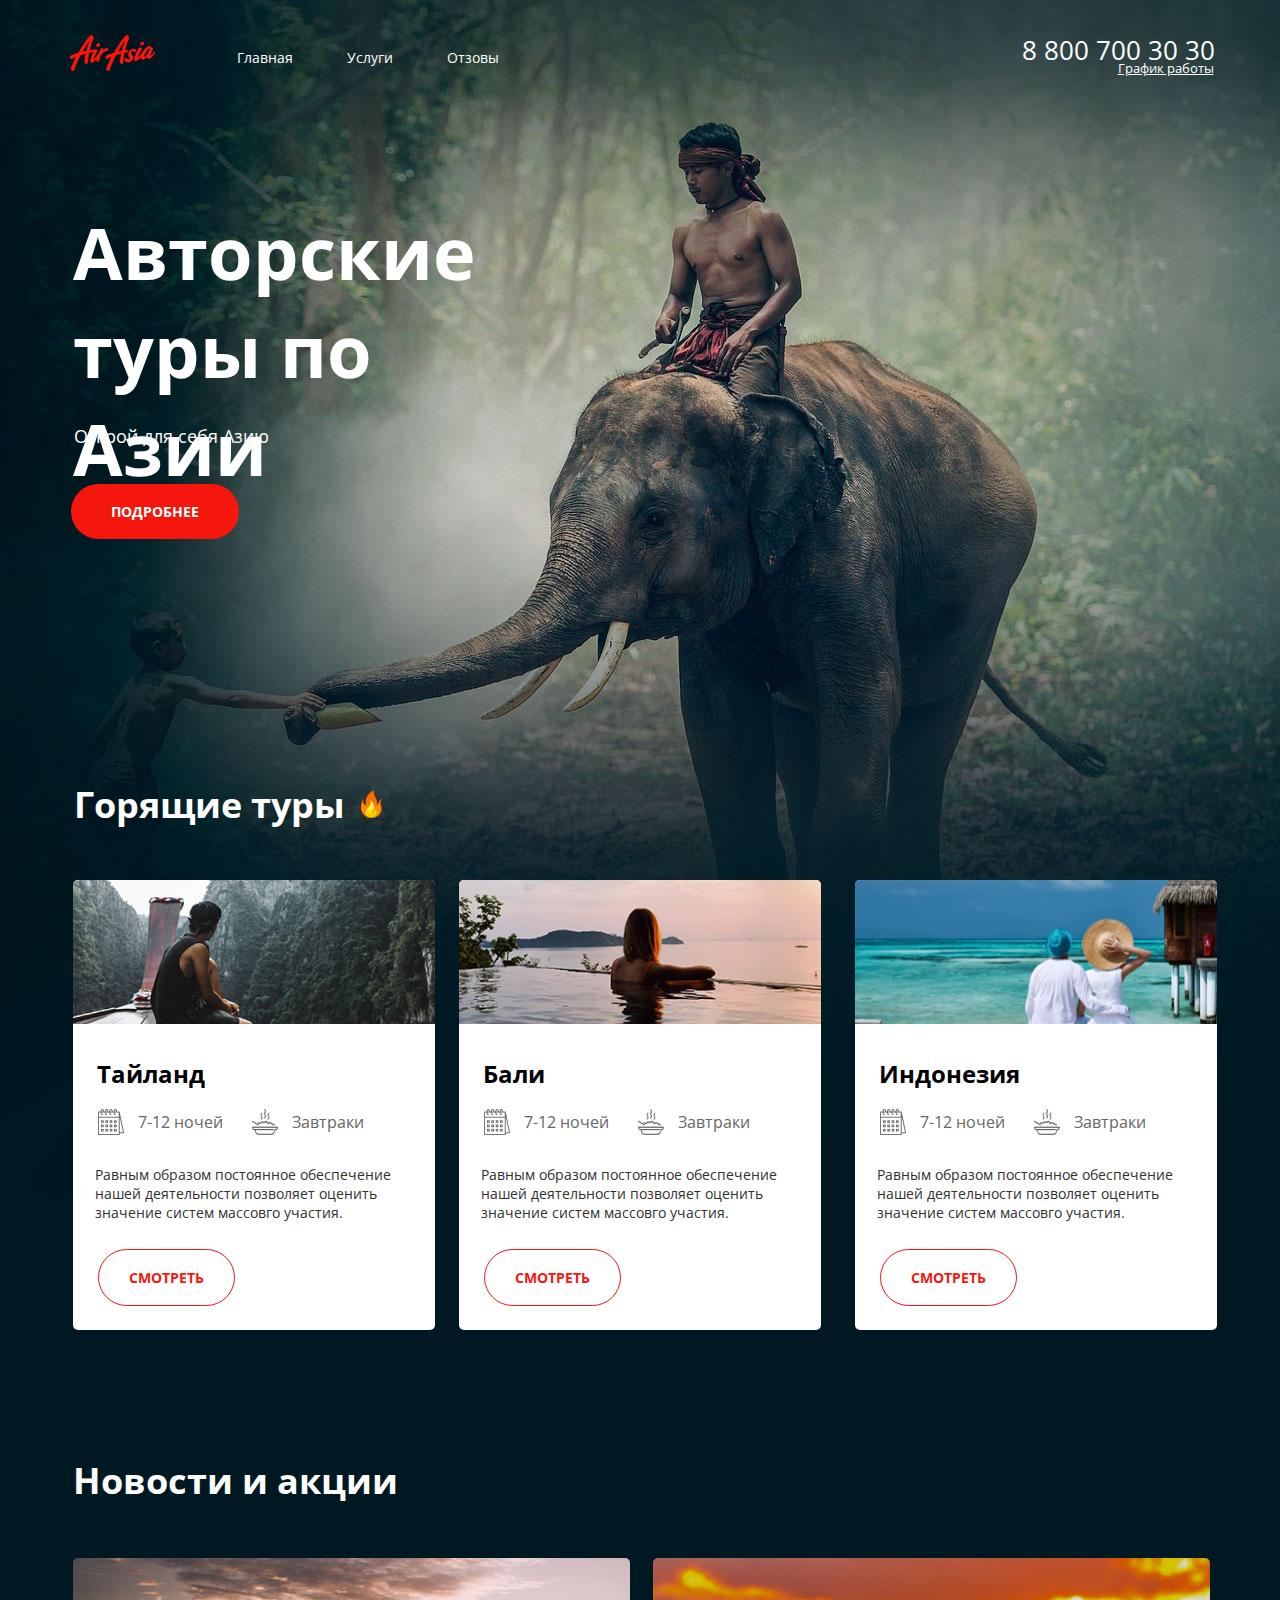
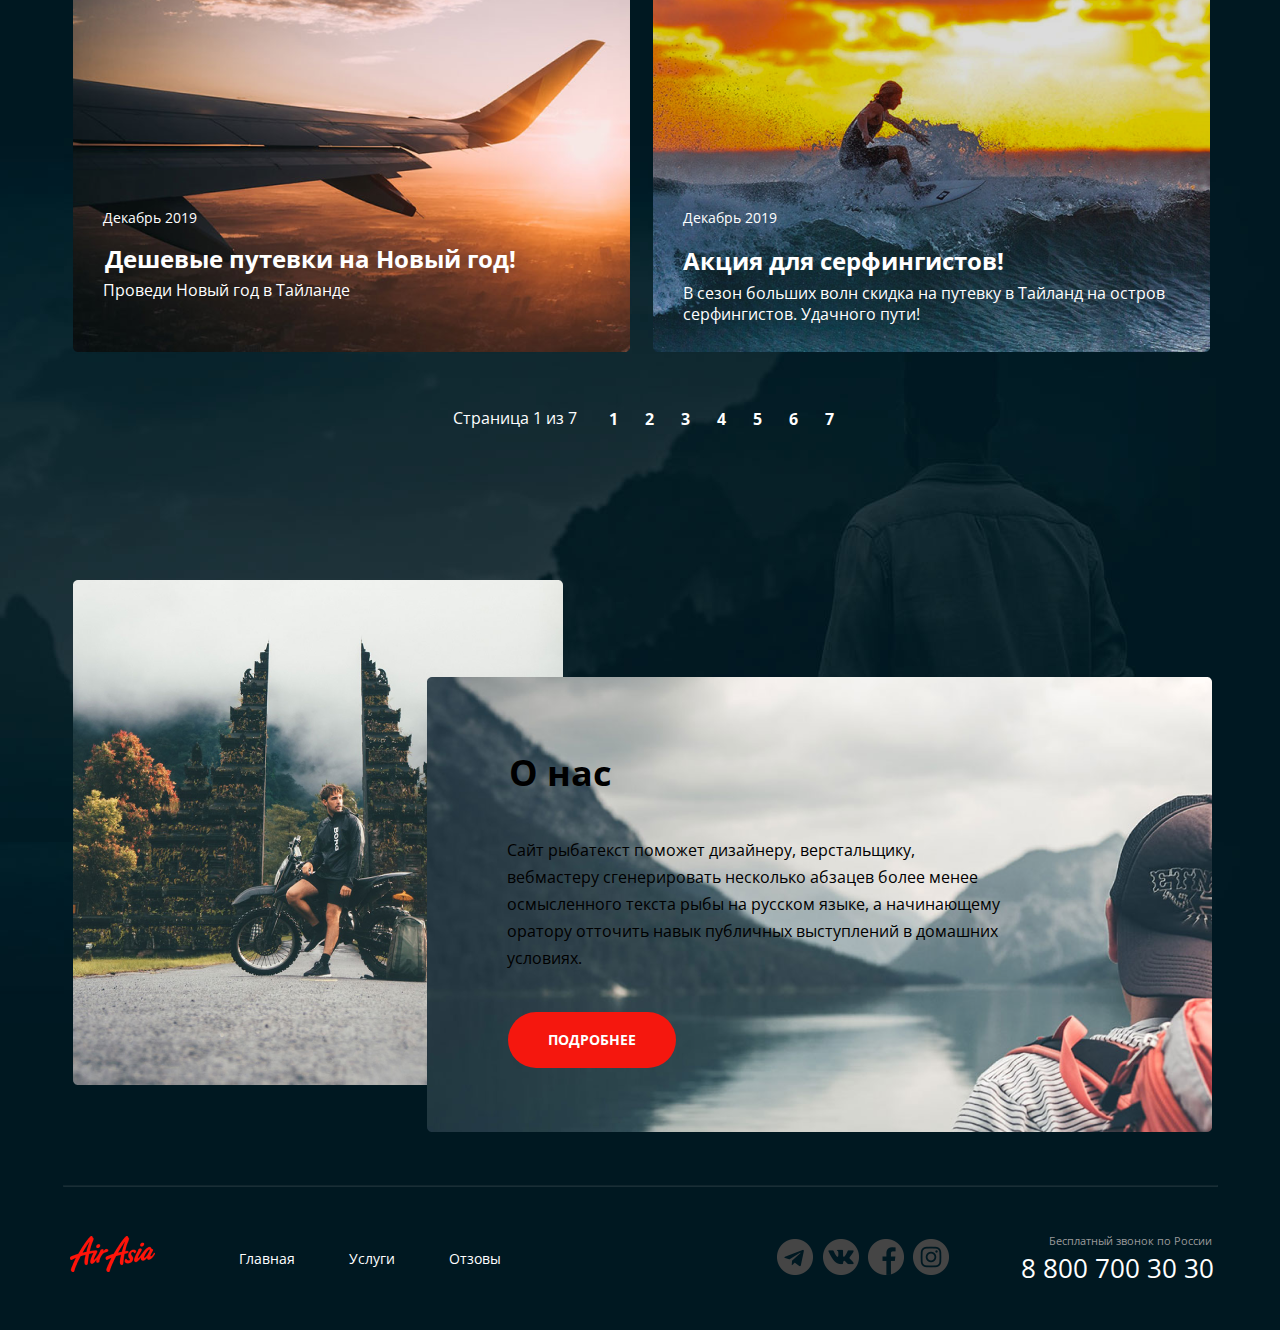
==== index.html @ 484217b3 "Add files via upload" ====
<!doctype html>
<html lang="ru">
<head>
    <meta charset="UTF-8">
    <meta name="viewport"
          content="width=device-width, user-scalable=no, initial-scale=1.0, maximum-scale=1.0, minimum-scale=1.0">
    <meta http-equiv="X-UA-Compatible" content="ie=edge">
    <title>Air Asia</title>
    <link rel="preconnect" href="https://fonts.googleapis.com">
    <link rel="preconnect" href="https://fonts.gstatic.com" crossorigin>
    <link href="https://fonts.googleapis.com/css2?family=Open+Sans&display=swap" rel="stylesheet">
    <link rel="preconnect" href="https://fonts.googleapis.com">
    <link rel="preconnect" href="https://fonts.gstatic.com" crossorigin>
    <link href="https://fonts.googleapis.com/css2?family=Open+Sans:wght@400;700&display=swap" rel="stylesheet">
    <link rel="stylesheet" href="style/main.css">
</head>
<body>
    <div class="wrapper main-page-wrapper">
        <div class="container">
            <!-- Шапка -->
            <header class="header">
                <a href="/" class="logo">
                    <img src="image/лого.png" alt="Логотип" class="logo__pic">
                </a>
                <nav class="menu">
                    <ul class="menu__list">
                        <li class="menu__item">
                            <a href="#" class="menu__link">Главная</a>
                        </li>
                        <li class="menu__item">
                            <a href="#" class="menu__link">Услуги</a>
                        </li>
                        <li class="menu__item">
                            <a href="#" class="menu__link">Отзовы</a>
                        </li>
                    </ul>
                </nav>
                <address class="contacts">
                    <a href="tel:+78007003030" class="contacts__phone">8 800 700 30 30</a>
                    <div class="contacts__schedule">График работы</div>
                </address>
            </header>
            <!-- Контент -->
            <div class="content">
                <main class="main-content">
                        <section class="tour-image">
                            <h1 class="tour-image__title">Авторские туры по Азии</h1>
                            <p class="tour-image__caption">Открой для себя Азию</p>
                            <a href="#" class="tour-image__btn">ПОДРОБНЕЕ</a>
                        </section>
                    <!-- Блок контент горячие туры -->
                    <section class="hot-tours">
                        <div class="hot-tours__title-box">
                            <h2 class="hot-tours__title">Горящие туры</h2>
                            <img src="image/flame.png" alt="icon" class="tours-title__icon">
                        </div>
                        <!-- Тайланд-->
                        <ul class="hot-tour__list">
                            <li class="country hot-tours__item ">
                                <div class="country__cover">
                                    <img src="image/river.png" alt="image" class="country__image">
                                </div>
                                <div class="country__content">
                                    <h3 class="country__title">Тайланд</h3>
                                    <ul class="country__features">
                                        <li class="country__features-item">
                                            <div class="country__pic-feature">
                                                <img src="image/calendar.png" alt="icon" class="country__img-feature">
                                                <div class="country__feature-text">7-12 ночей</div>
                                            </div>
                                        </li>
                                        <li class="country__features-item">
                                            <div class="country__pic-feature">
                                                <img src="image/meal.png" alt="icon" class="country__img-feature">
                                                <div class="country__feature-text">Завтраки</div>
                                            </div>
                                        </li>
                                    </ul>
                                    <p class="country__text">
                                        Равным образом постоянное обеспечение нашей деятельности позволяет оценить
                                        значение систем массовго участия.
                                    </p>
                                    <a href="#" class="country__watch btn">СМОТРЕТЬ</a>
                                </div>
                            </li>
                            <!-- Бали -->
                            <li class="hot-tours__item country">
                                <div class="country__cover">
                                    <img src="image/pool.png" alt="image" class="country__image">
                                </div>
                                <div class="country__content">
                                    <h3 class="country__title">Бали</h3>
                                    <ul class="country__features">
                                        <li class="country__features-item">
                                            <div class="country__pic-feature">
                                                <img src="image/calendar.png" alt="icon" class="country__img-feature">
                                                <div class="country__feature-text">7-12 ночей</div>
                                            </div>
                                        </li>
                                        <li class="country__features-item">
                                            <div class="country__pic-feature">
                                                <img src="image/meal.png" alt="icon" class="country__img-feature">
                                                <div class="country__feature-text">Завтраки</div>
                                            </div>
                                        </li>
                                    </ul>
                                    <p class="country__text">
                                        Равным образом постоянное обеспечение нашей деятельности позволяет оценить
                                        значение систем массовго участия.
                                    </p>
                                    <a href="#" class="country__watch btn">СМОТРЕТЬ</a>
                                </div>
                            </li>
                            <!-- Индонезия -->
                            <li class="hot-tours__item country">
                                <div class="country__cover">
                                    <img src="image/ocean.png" alt="image" class="country__image">
                                </div>
                                <div class="country__content">
                                    <h3 class="country__title">Индонезия</h3>
                                    <ul class="country__features">
                                        <li class="country__features-item">
                                            <div class="country__pic-feature">
                                                <img src="image/calendar.png" alt="icon" class="country__img-feature">
                                                <div class="country__feature-text">7-12 ночей</div>
                                            </div>
                                        </li>
                                        <li class="country__features-item">
                                            <div class="country__pic-feature">
                                                <img src="image/meal.png" alt="icon" class="country__img-feature">
                                                <div class="country__feature-text">Завтраки</div>
                                            </div>
                                        </li>
                                    </ul>
                                    <p class="country__text">
                                        Равным образом постоянное обеспечение нашей деятельности позволяет оценить
                                        значение систем массовго участия.
                                    </p>
                                    <a href="#" class="country__watch btn">СМОТРЕТЬ</a>
                                </div>
                            </li>
                        </ul>
                    </section>
                    <!-- Блок новости и акции -->
                    <section class="stock-news">
                        <h2 class="stock-news__main-title">Новости и акции</h2>
                        <ul class="stock-news__list">
                            <li class="stock-news__item">
                                <img src="image/plain.png" alt="" class="stock-news__image" />
                                <div class="stock-news__date">Декабрь 2019</div>
                                <div class="stock-news__title">Дешевые путевки на Новый год!</div>
                                <div class="stock-news__text">Проведи Новый год в Тайланде</div>
                            </li>
                            <li class="stock-news__item">
                                <img src="image/Surfer.png" alt="" class="stock-news__image" />
                                <div class="stock-news__date">Декабрь 2019</div>
                                <div class="stock-news__title">Акция для серфингистов!</div>
                                <div class="stock-news__text">
                                    В сезон больших волн скидка на путевку в
                                    Тайланд на остров серфингистов. Удачного пути!
                                </div>
                            </li>
                        </ul>
                        <!-- Блок пагинации -->
                        <div class="paginator">
                            <div class="paginator__current-page">Страница 1 из 7</div>
                            <ul class="paginator__list">
                                <li class="paginator__item">
                                    <a href="#" class="paginator__number">1</a>
                                </li>
                                <li class="paginator__item">
                                    <a href="#" class="paginator__number">2</a>
                                </li>
                                <li class="paginator__item">
                                    <a href="#" class="paginator__number">3</a>
                                </li>
                                <li class="paginator__item">
                                    <a href="#" class="paginator__number">4</a>
                                </li>
                                <li class="paginator__item">
                                    <a href="#" class="paginator__number">5</a>
                                </li>
                                <li class="paginator__item">
                                    <a href="#" class="paginator__number">6</a>
                                </li>
                                <li class="paginator__item">
                                    <a href="#" class="paginator__number">7</a>
                                </li>
                            </ul>
                        </div>
                    </section>

                    <!-- О нас -->
                    <div class="about">
                        <div class="about__photo">
                            <img src="image/gates.png" alt="фотография" class="about__decor">
                        </div>
                        <div class="about__image-content">
                            <img src="image/mountains.png" alt="фотография" class="about__image">
                            <div class="about__content about-content">
                                <h2 class="about-content__title">О нас</h2>
                                <article class="about-content__text">
                                    Сайт рыбатекст поможет дизайнеру, верстальщику, вебмастеру сгенерировать несколько
                                    абзацев более менее осмысленного текста рыбы на русском языке, а начинающему оратору
                                    отточить навык публичных выступлений в домашних условиях.
                                </article>
                                <a href="#" class="about-content__more">
                                    ПОДРОБНЕЕ
                                </a>
                            </div>
                        </div>
                    </div>
                </main>
                <hr class="hor-line">
            </div>
            <!-- Футер -->
            <footer class="footer">
                <a href="/" class="footer__logo logo">
                    <img src="image/лого.png" alt="" class="logo__pic">
                </a>
                <nav class="menu">
                    <ul class="menu__list">
                        <li class="menu__item">
                            <a href="#" class="menu__link">Главная</a>
                        </li>
                        <li class="menu__item">
                            <a href="#" class="menu__link">Услуги</a>
                        </li>
                        <li class="menu__item">
                            <a href="#" class="menu__link">Отзовы</a>
                        </li>
                    </ul>
                </nav>
                <ul class="social-list">
                    <li class="social-list__item">
                        <a href="/" class="social-list__link">
                            <img src="image/telegram.png" alt="icon-telegram" class="social-list__pic">
                        </a>
                    </li>
                    <li class="social-list__item">
                        <a href="/" class="social-list__link">
                            <img src="image/vk.png" alt="icon-vk" class="social-list__pic">
                        </a>
                    </li>
                    <li class="social-list__item">
                        <a href="/" class="social-list__link">
                            <img src="image/f.png" alt="icon-facebook" class="social-list__pic">
                        </a>
                    </li>
                    <li class="social-list__item">
                        <a href="/" class="social-list__link">
                            <img src="image/in.png" alt="icon-instagram" class="social-list__pic">
                        </a>
                    </li>
                </ul>
                <address class="footer__contacts contacts">
                    <div class="contacts__work-hours">Бесплатный звонок по России</div>
                    <a href="tel:+78007003030" class="contacts__phone">8 800 700 30 30</a>
                </address>
            </footer>
        </div>
    </div>
</body>
</html>
---- style/main.css ----
@import "base.css";
@import "header.css";
@import "main-content.css";
@import "footer.css";

.wrapper{
    width: auto;
    height: 2930px;
}
.menu{
    font-size: 14px;
    line-height: 16px;
}
.container{
    width: 1155px;
    margin: 0 auto;
}

.main-page-wrapper{
    background: url("../image/1.png") center top no-repeat, url("../image/2.png") right bottom 307px no-repeat, url("../image/фон.png");
}
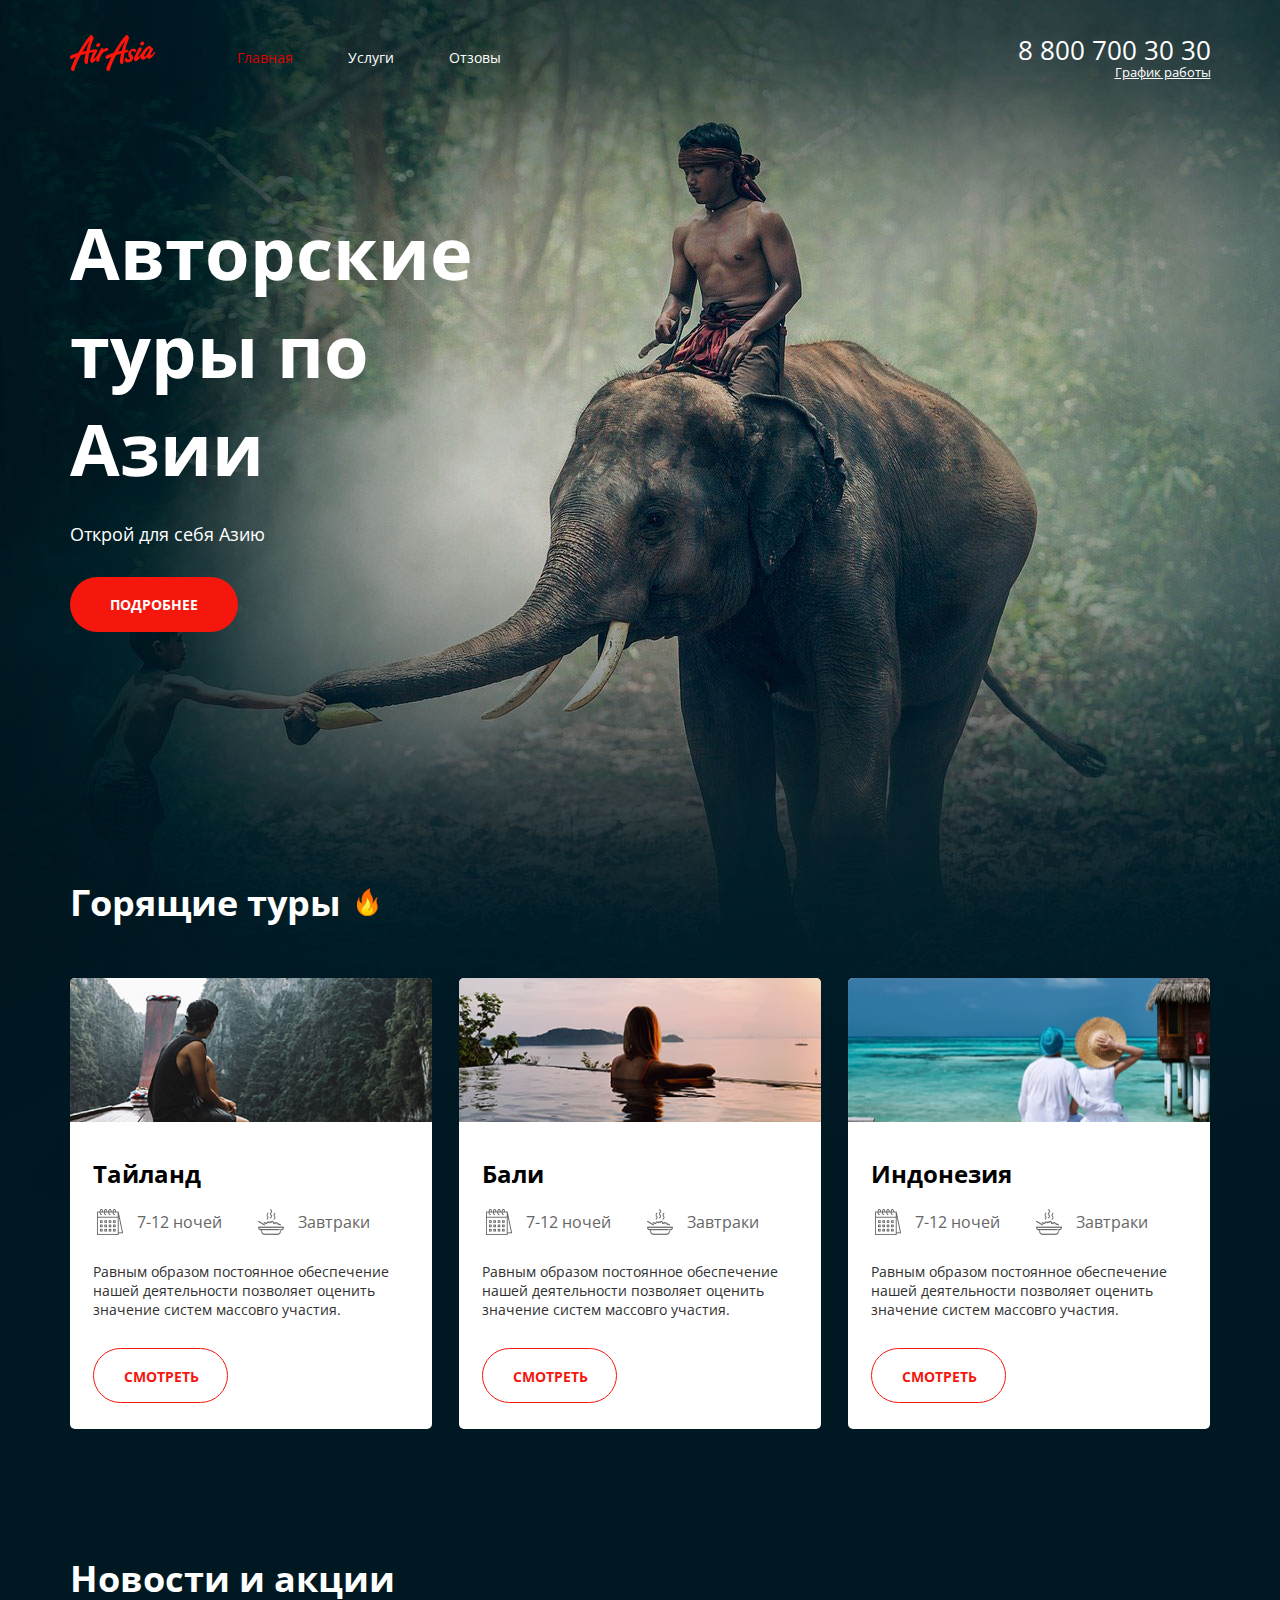
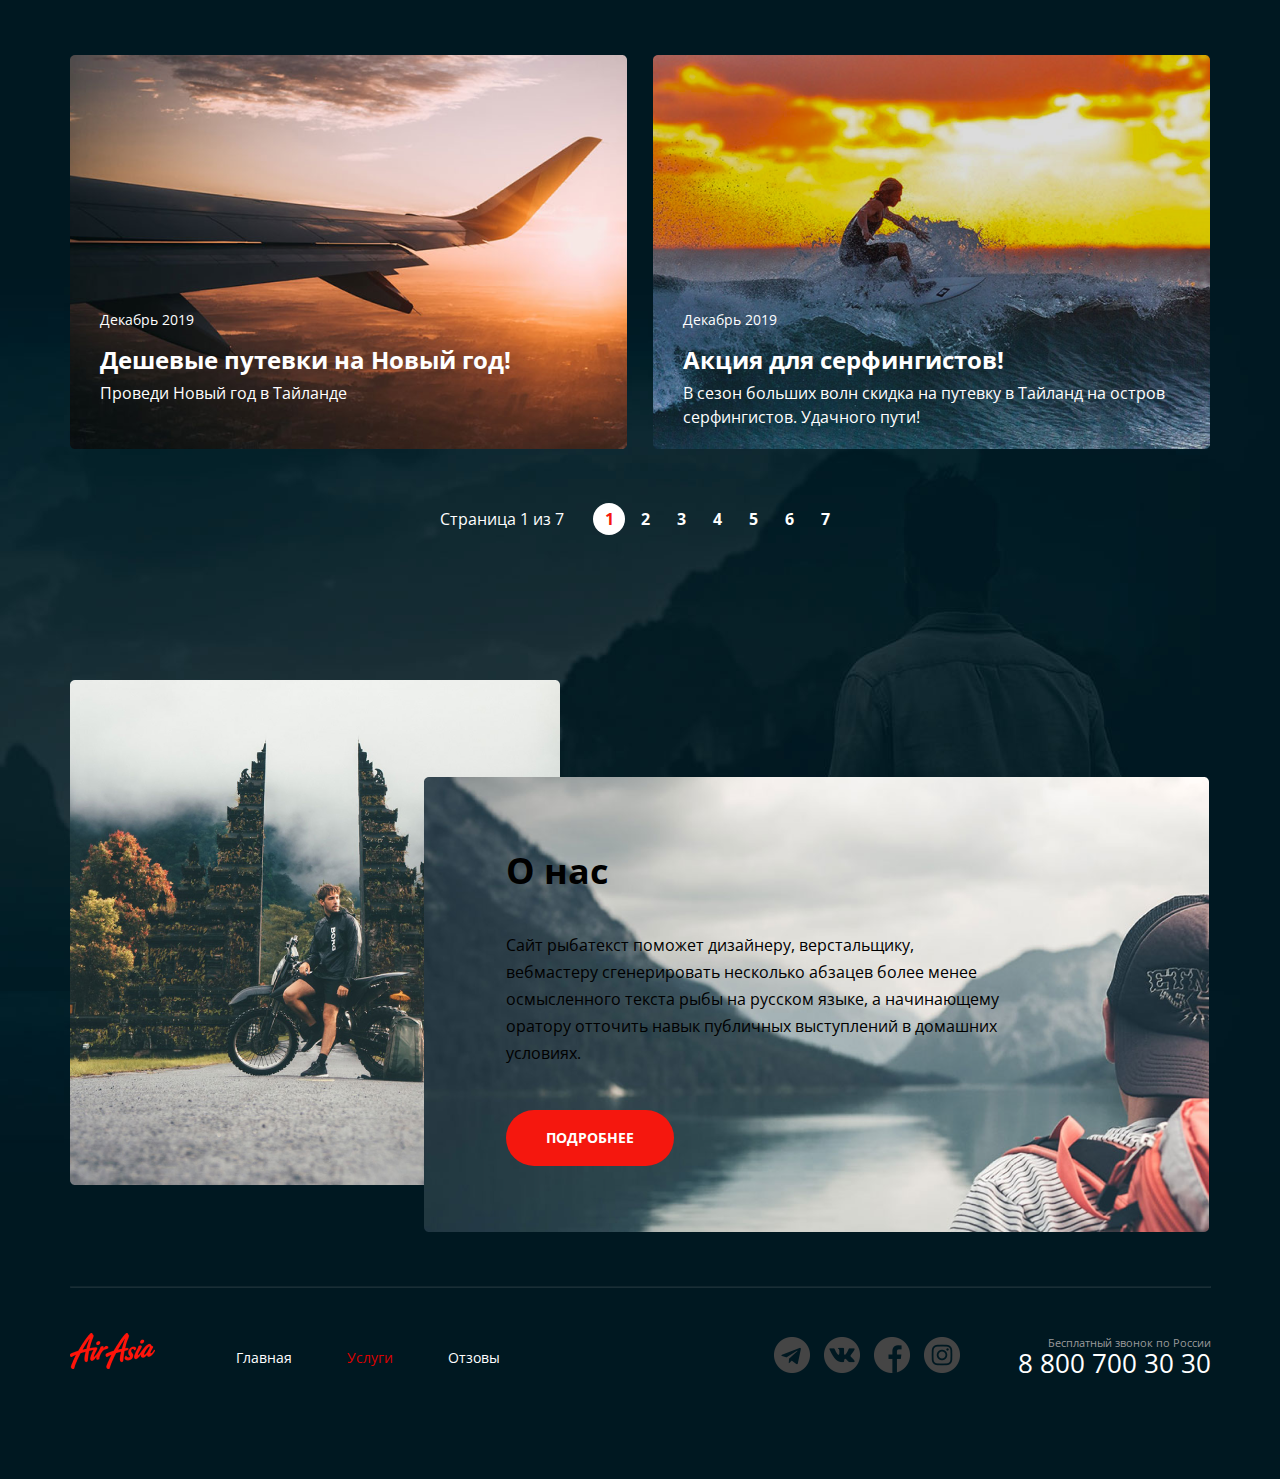
==== commit 1abedd87: "Исправил ошибки" ====
--- a/index.html
+++ b/index.html
@@ -24,8 +24,8 @@
                 </a>
                 <nav class="menu">
                     <ul class="menu__list">
-                        <li class="menu__item">
-                            <a href="#" class="menu__link">Главная</a>
+                        <li class="menu__item menu__item--active">
+                            <a href="#" class="menu__link ">Главная</a>
                         </li>
                         <li class="menu__item">
                             <a href="#" class="menu__link">Услуги</a>
@@ -80,7 +80,7 @@
                                         Равным образом постоянное обеспечение нашей деятельности позволяет оценить
                                         значение систем массовго участия.
                                     </p>
-                                    <a href="#" class="country__watch btn">СМОТРЕТЬ</a>
+                                    <a href="#" class="btn country__watch">СМОТРЕТЬ</a>
                                 </div>
                             </li>
                             <!-- Бали -->
@@ -108,7 +108,7 @@
                                         Равным образом постоянное обеспечение нашей деятельности позволяет оценить
                                         значение систем массовго участия.
                                     </p>
-                                    <a href="#" class="country__watch btn">СМОТРЕТЬ</a>
+                                    <a href="#" class="btn country__watch">СМОТРЕТЬ</a>
                                 </div>
                             </li>
                             <!-- Индонезия -->
@@ -136,7 +136,7 @@
                                         Равным образом постоянное обеспечение нашей деятельности позволяет оценить
                                         значение систем массовго участия.
                                     </p>
-                                    <a href="#" class="country__watch btn">СМОТРЕТЬ</a>
+                                    <a href="#" class="btn country__watch">СМОТРЕТЬ</a>
                                 </div>
                             </li>
                         </ul>
@@ -147,17 +147,21 @@
                         <ul class="stock-news__list">
                             <li class="stock-news__item">
                                 <img src="image/plain.png" alt="" class="stock-news__image" />
-                                <div class="stock-news__date">Декабрь 2019</div>
-                                <div class="stock-news__title">Дешевые путевки на Новый год!</div>
-                                <div class="stock-news__text">Проведи Новый год в Тайланде</div>
+                                <div class="stock-news__content">
+                                    <div class="stock-news__date">Декабрь 2019</div>
+                                    <div class="stock-news__title">Дешевые путевки на Новый год!</div>
+                                    <div class="stock-news__text">Проведи Новый год в Тайланде</div>
+                                </div>
                             </li>
                             <li class="stock-news__item">
                                 <img src="image/Surfer.png" alt="" class="stock-news__image" />
-                                <div class="stock-news__date">Декабрь 2019</div>
-                                <div class="stock-news__title">Акция для серфингистов!</div>
-                                <div class="stock-news__text">
-                                    В сезон больших волн скидка на путевку в
-                                    Тайланд на остров серфингистов. Удачного пути!
+                                <div class="stock-news__content">
+                                    <div class="stock-news__date">Декабрь 2019</div>
+                                    <div class="stock-news__title">Акция для серфингистов!</div>
+                                    <div class="stock-news__text">
+                                        В сезон больших волн скидка на путевку в
+                                        Тайланд на остров серфингистов. Удачного пути!
+                                    </div>
                                 </div>
                             </li>
                         </ul>
@@ -165,7 +169,7 @@
                         <div class="paginator">
                             <div class="paginator__current-page">Страница 1 из 7</div>
                             <ul class="paginator__list">
-                                <li class="paginator__item">
+                                <li class="paginator__item paginator__item--active">
                                     <a href="#" class="paginator__number">1</a>
                                 </li>
                                 <li class="paginator__item">
@@ -197,7 +201,7 @@
                         </div>
                         <div class="about__image-content">
                             <img src="image/mountains.png" alt="фотография" class="about__image">
-                            <div class="about__content about-content">
+                            <div class="about__content">
                                 <h2 class="about-content__title">О нас</h2>
                                 <article class="about-content__text">
                                     Сайт рыбатекст поможет дизайнеру, верстальщику, вебмастеру сгенерировать несколько
@@ -223,7 +227,7 @@
                         <li class="menu__item">
                             <a href="#" class="menu__link">Главная</a>
                         </li>
-                        <li class="menu__item">
+                        <li class="menu__item menu__item--active">
                             <a href="#" class="menu__link">Услуги</a>
                         </li>
                         <li class="menu__item">
--- a/style/main.css
+++ b/style/main.css
@@ -5,19 +5,29 @@
 
 .wrapper{
     width: auto;
-    height: 2930px;
 }
 .menu{
     font-size: 14px;
     line-height: 16px;
 }
+.menu__item{
+    margin-right: 51px;
+}
 .container{
-    width: 1155px;
+    width: 1141px;
     margin: 0 auto;
 }
 
 .main-page-wrapper{
-    background: url("../image/1.png") center top no-repeat, url("../image/2.png") right bottom 307px no-repeat, url("../image/фон.png");
+    background: url("../image/1.png") center top no-repeat,
+    url("../image/2.png") right bottom 307px no-repeat,
+    url("../image/фон.png");
+}
+
+.logo{
+    display: inline-block;
+    width: 85px;
+    height: 36px;
 }
 
 
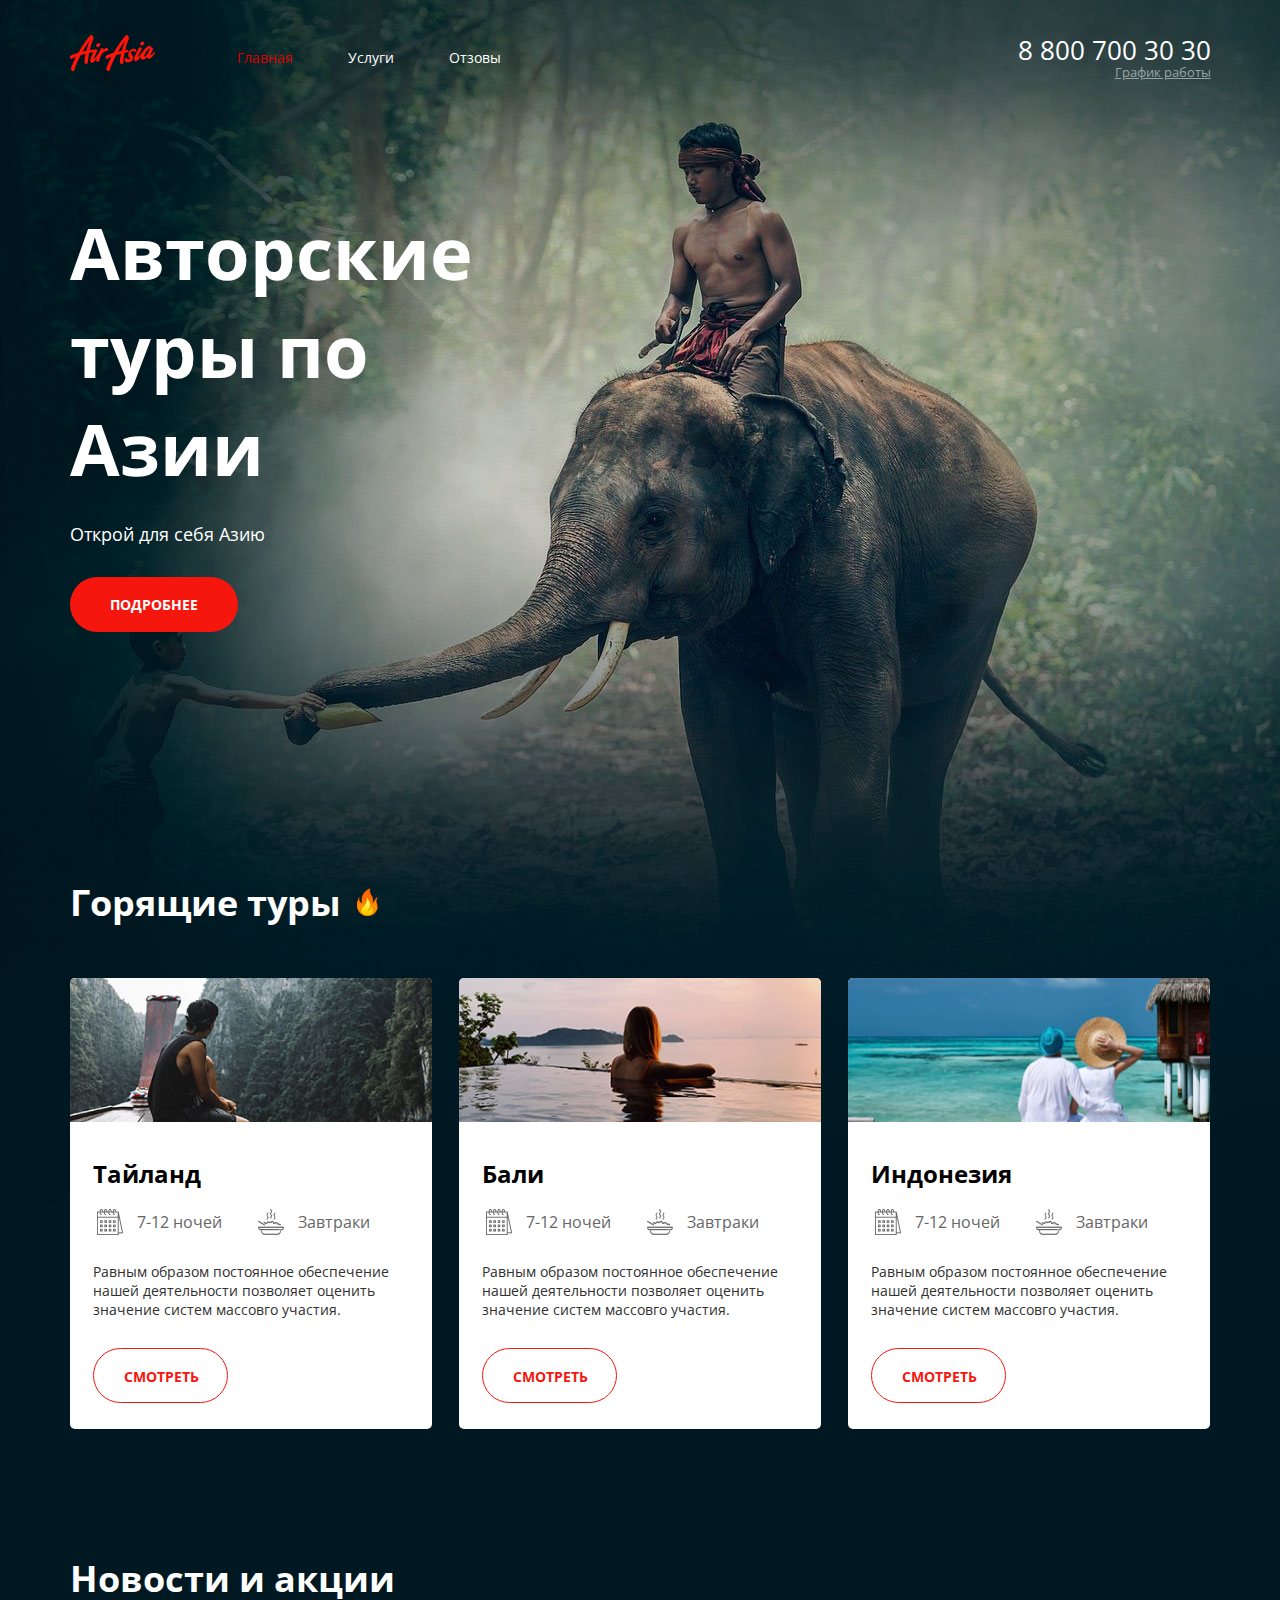
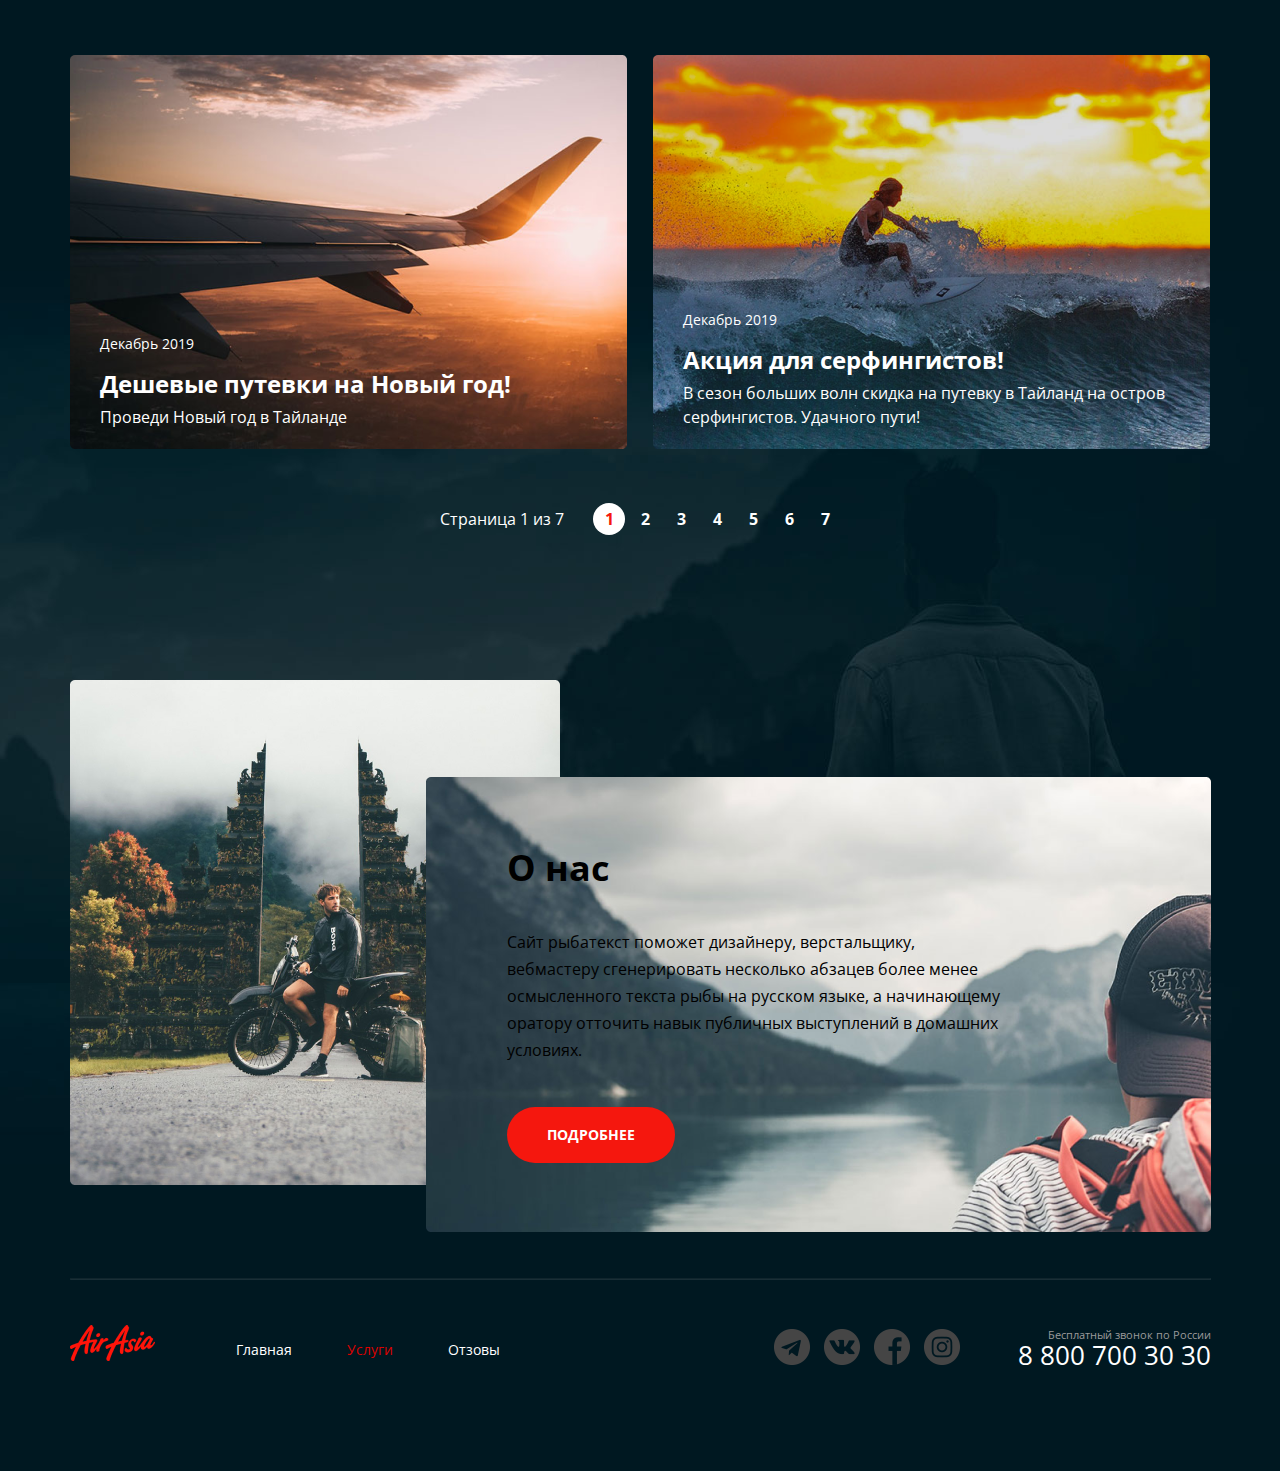
==== commit bd2c8ec2: "Add files via upload" ====
--- a/index.html
+++ b/index.html
@@ -28,7 +28,7 @@
                             <a href="#" class="menu__link ">Главная</a>
                         </li>
                         <li class="menu__item">
-                            <a href="#" class="menu__link">Услуги</a>
+                            <a href="services.html" class="menu__link">Услуги</a>
                         </li>
                         <li class="menu__item">
                             <a href="#" class="menu__link">Отзовы</a>
@@ -37,7 +37,7 @@
                 </nav>
                 <address class="contacts">
                     <a href="tel:+78007003030" class="contacts__phone">8 800 700 30 30</a>
-                    <div class="contacts__schedule">График работы</div>
+                    <div class="contacts__schedule"><a href="">График работы</a></div>
                 </address>
             </header>
             <!-- Контент -->
@@ -193,14 +193,12 @@
                             </ul>
                         </div>
                     </section>
-
                     <!-- О нас -->
                     <div class="about">
                         <div class="about__photo">
                             <img src="image/gates.png" alt="фотография" class="about__decor">
                         </div>
                         <div class="about__image-content">
-                            <img src="image/mountains.png" alt="фотография" class="about__image">
                             <div class="about__content">
                                 <h2 class="about-content__title">О нас</h2>
                                 <article class="about-content__text">
--- a/style/main.css
+++ b/style/main.css
@@ -10,9 +10,19 @@
     font-size: 14px;
     line-height: 16px;
 }
+
+.menu__link:hover{
+    color: #DA0100;
+}
+
 .menu__item{
     margin-right: 51px;
 }
+
+.menu__item:last-child{
+    margin-right: 0;
+}
+
 .container{
     width: 1141px;
     margin: 0 auto;
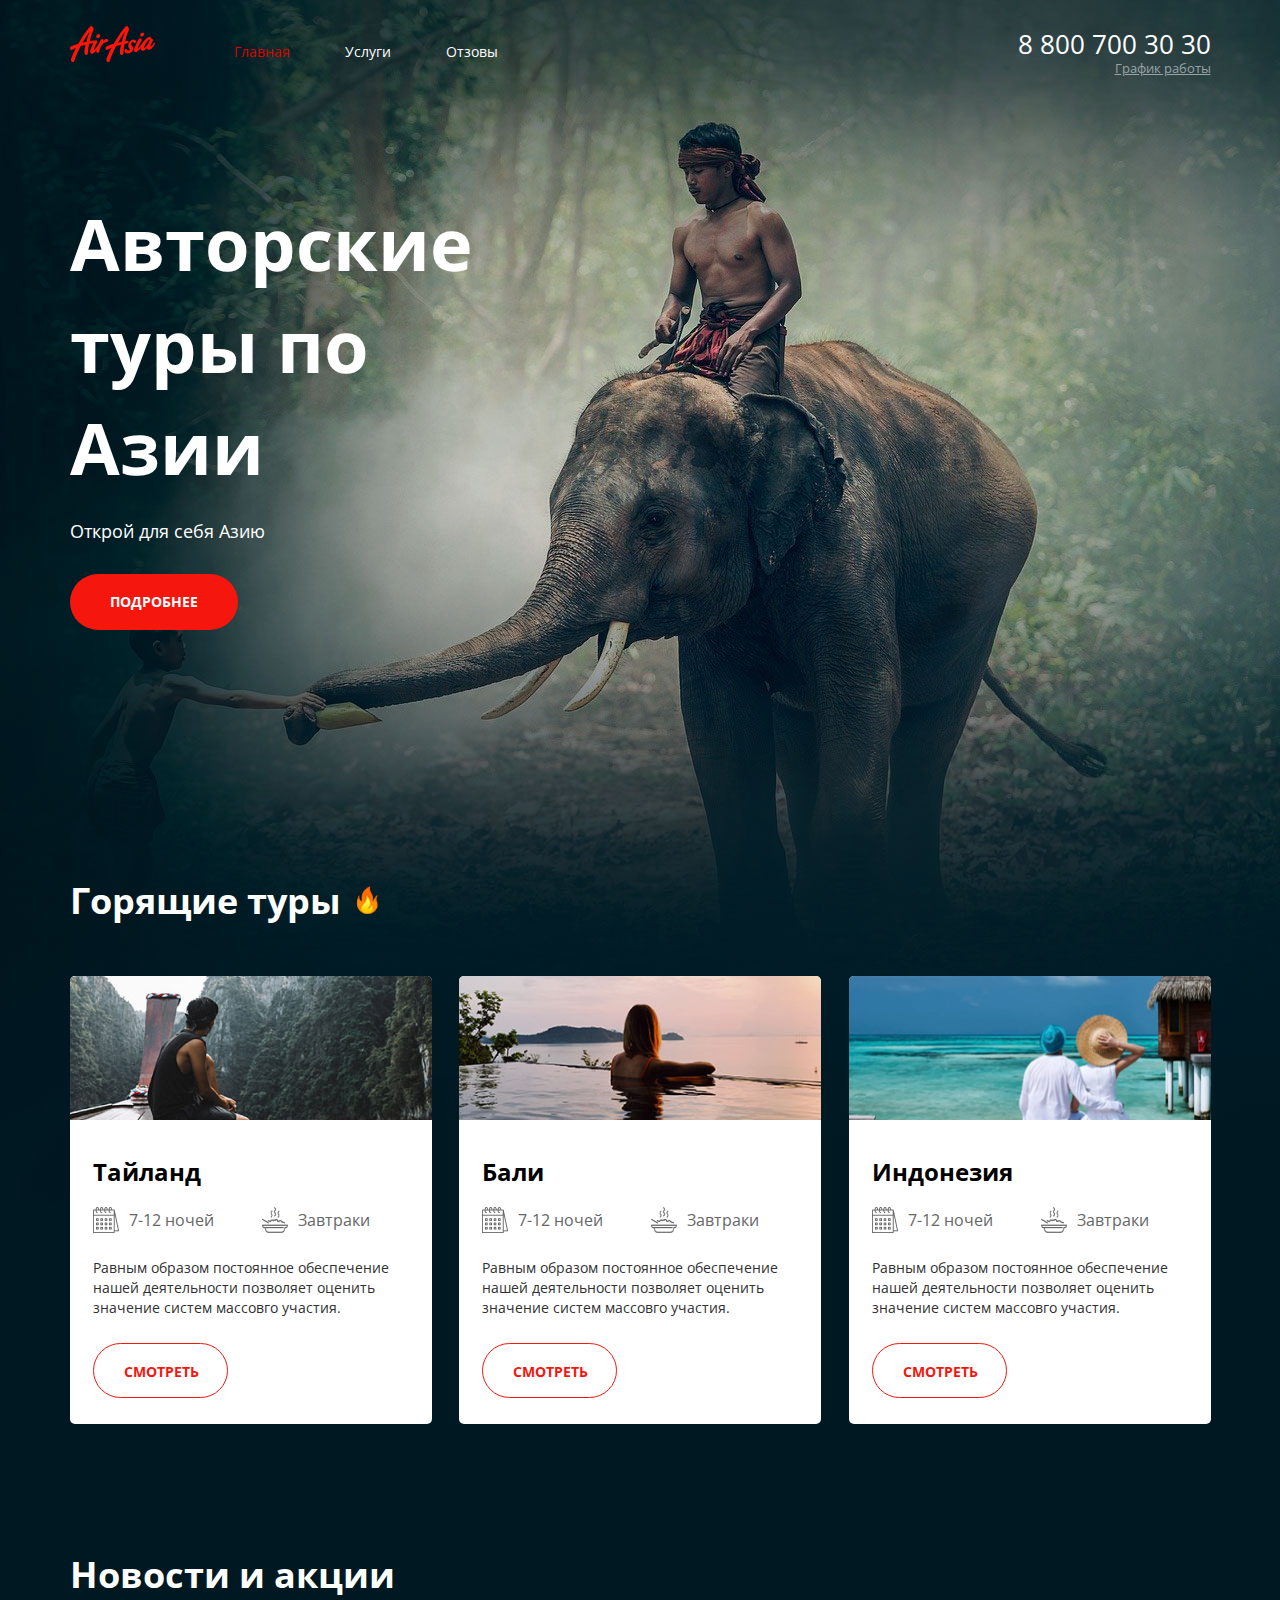
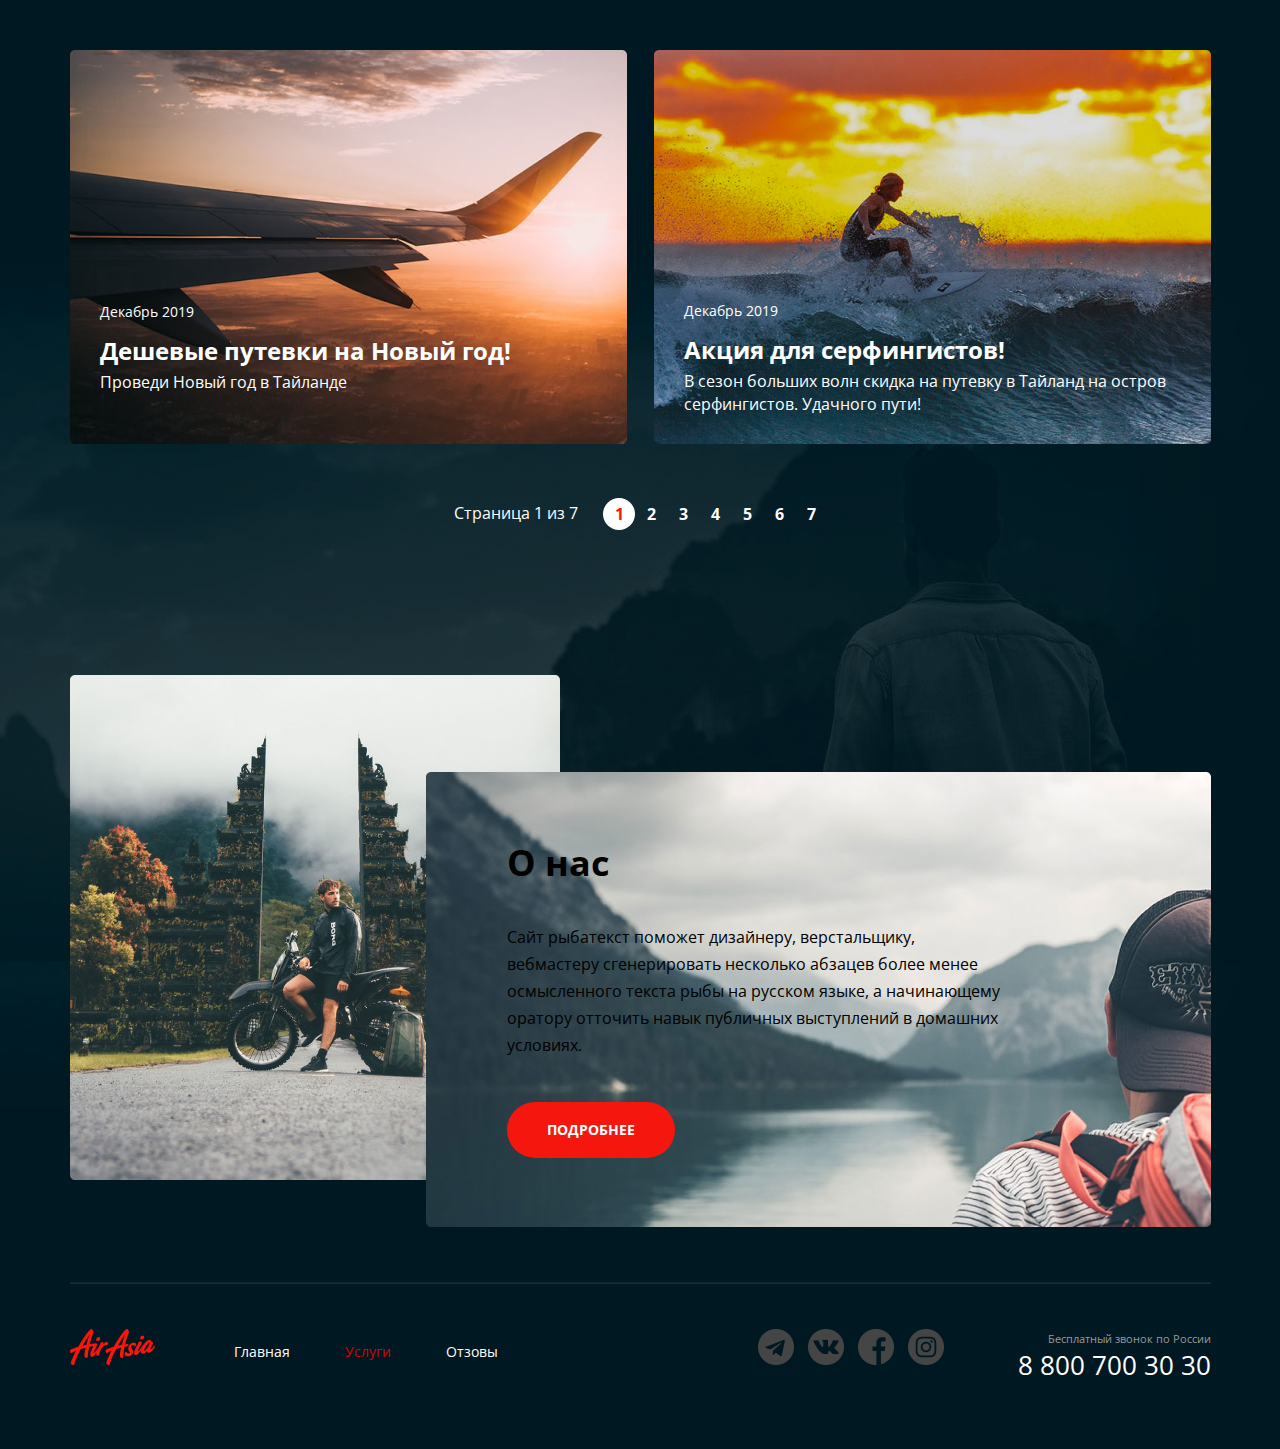
==== commit 20939767: "Add files via upload" ====
--- a/index.html
+++ b/index.html
@@ -17,248 +17,254 @@
 <body>
     <div class="wrapper main-page-wrapper">
         <div class="container">
-            <!-- Шапка -->
-            <header class="header">
-                <a href="/" class="logo">
-                    <img src="image/лого.png" alt="Логотип" class="logo__pic">
-                </a>
-                <nav class="menu">
-                    <ul class="menu__list">
-                        <li class="menu__item menu__item--active">
-                            <a href="#" class="menu__link ">Главная</a>
-                        </li>
-                        <li class="menu__item">
-                            <a href="services.html" class="menu__link">Услуги</a>
-                        </li>
-                        <li class="menu__item">
-                            <a href="#" class="menu__link">Отзовы</a>
-                        </li>
-                    </ul>
-                </nav>
-                <address class="contacts">
-                    <a href="tel:+78007003030" class="contacts__phone">8 800 700 30 30</a>
-                    <div class="contacts__schedule"><a href="">График работы</a></div>
-                </address>
-            </header>
-            <!-- Контент -->
-            <div class="content">
-                <main class="main-content">
+            <div class="wrapper__content">
+                <!-- Шапка -->
+                <header class="header header-main">
+                    <div class="hero">
+                        <a href="/" class="logo">
+                            <img src="image/лого.png" alt="Логотип" class="logo__pic">
+                        </a>
+                        <nav class="menu">
+                            <ul class="menu__list">
+                                <li class="menu__item menu__item--active">
+                                    <a href="#" class="menu__link ">Главная</a>
+                                </li>
+                                <li class="menu__item">
+                                    <a href="services.html" class="menu__link">Услуги</a>
+                                </li>
+                                <li class="menu__item">
+                                    <a href="#" class="menu__link">Отзовы</a>
+                                </li>
+                            </ul>
+                        </nav>
+                        <address class="contacts">
+                            <a href="tel:+78007003030" class="contacts__phone">8 800 700 30 30</a>
+                            <div class="contacts__schedule"><a href="">График работы</a></div>
+                        </address>
+                    </div>
+                </header>
+                <!-- Контент -->
+                <div class="content">
+                    <main class="main-content">
                         <section class="tour-image">
                             <h1 class="tour-image__title">Авторские туры по Азии</h1>
                             <p class="tour-image__caption">Открой для себя Азию</p>
                             <a href="#" class="tour-image__btn">ПОДРОБНЕЕ</a>
                         </section>
-                    <!-- Блок контент горячие туры -->
-                    <section class="hot-tours">
-                        <div class="hot-tours__title-box">
-                            <h2 class="hot-tours__title">Горящие туры</h2>
-                            <img src="image/flame.png" alt="icon" class="tours-title__icon">
+                        <!-- Блок контент горячие туры -->
+                        <section class="hot-tours">
+                            <div class="hot-tours__title-box">
+                                <h2 class="hot-tours__title">Горящие туры</h2>
+                                <img src="image/flame.png" alt="icon" class="tours-title__icon">
+                            </div>
+                            <!-- Тайланд-->
+                            <ul class="hot-tour__list">
+                                <li class="country hot-tours__item ">
+                                    <div class="country__cover">
+                                        <img src="image/river.png" alt="image" class="country__image">
+                                    </div>
+                                    <div class="country__content">
+                                        <h3 class="country__title">Тайланд</h3>
+                                        <ul class="country__features">
+                                            <li class="country__features-item">
+                                                <div class="country__pic-feature">
+                                                    <img src="image/calendar.png" alt="icon" class="country__img-feature">
+                                                    <div class="country__feature-text">7-12 ночей</div>
+                                                </div>
+                                            </li>
+                                            <li class="country__features-item">
+                                                <div class="country__pic-feature">
+                                                    <img src="image/meal.png" alt="icon" class="country__img-feature">
+                                                    <div class="country__feature-text">Завтраки</div>
+                                                </div>
+                                            </li>
+                                        </ul>
+                                        <p class="country__text">
+                                            Равным образом постоянное обеспечение нашей деятельности позволяет оценить
+                                            значение систем массовго участия.
+                                        </p>
+                                        <a href="#" class="btn country__watch">СМОТРЕТЬ</a>
+                                    </div>
+                                </li>
+                                <!-- Бали -->
+                                <li class="hot-tours__item country">
+                                    <div class="country__cover">
+                                        <img src="image/pool.png" alt="image" class="country__image">
+                                    </div>
+                                    <div class="country__content">
+                                        <h3 class="country__title">Бали</h3>
+                                        <ul class="country__features">
+                                            <li class="country__features-item">
+                                                <div class="country__pic-feature">
+                                                    <img src="image/calendar.png" alt="icon" class="country__img-feature">
+                                                    <div class="country__feature-text">7-12 ночей</div>
+                                                </div>
+                                            </li>
+                                            <li class="country__features-item">
+                                                <div class="country__pic-feature">
+                                                    <img src="image/meal.png" alt="icon" class="country__img-feature">
+                                                    <div class="country__feature-text">Завтраки</div>
+                                                </div>
+                                            </li>
+                                        </ul>
+                                        <p class="country__text">
+                                            Равным образом постоянное обеспечение нашей деятельности позволяет оценить
+                                            значение систем массовго участия.
+                                        </p>
+                                        <a href="#" class="btn country__watch">СМОТРЕТЬ</a>
+                                    </div>
+                                </li>
+                                <!-- Индонезия -->
+                                <li class="hot-tours__item country">
+                                    <div class="country__cover">
+                                        <img src="image/ocean.png" alt="image" class="country__image">
+                                    </div>
+                                    <div class="country__content">
+                                        <h3 class="country__title">Индонезия</h3>
+                                        <ul class="country__features">
+                                            <li class="country__features-item">
+                                                <div class="country__pic-feature">
+                                                    <img src="image/calendar.png" alt="icon" class="country__img-feature">
+                                                    <div class="country__feature-text">7-12 ночей</div>
+                                                </div>
+                                            </li>
+                                            <li class="country__features-item">
+                                                <div class="country__pic-feature">
+                                                    <img src="image/meal.png" alt="icon" class="country__img-feature">
+                                                    <div class="country__feature-text">Завтраки</div>
+                                                </div>
+                                            </li>
+                                        </ul>
+                                        <p class="country__text">
+                                            Равным образом постоянное обеспечение нашей деятельности позволяет оценить
+                                            значение систем массовго участия.
+                                        </p>
+                                        <a href="#" class="btn country__watch">СМОТРЕТЬ</a>
+                                    </div>
+                                </li>
+                            </ul>
+                        </section>
+                        <!-- Блок новости и акции -->
+                        <section class="stock-news">
+                            <h2 class="stock-news__main-title">Новости и акции</h2>
+                            <ul class="stock-news__list">
+                                <li class="stock-news__item">
+                                    <img src="image/plain.png" alt="" class="stock-news__image" />
+                                    <div class="stock-news__content">
+                                        <div class="stock-news__date">Декабрь 2019</div>
+                                        <div class="stock-news__title">Дешевые путевки на Новый год!</div>
+                                        <div class="stock-news__text">Проведи Новый год в Тайланде</div>
+                                    </div>
+                                </li>
+                                <li class="stock-news__item">
+                                    <img src="image/Surfer.png" alt="" class="stock-news__image" />
+                                    <div class="stock-news__content">
+                                        <div class="stock-news__date">Декабрь 2019</div>
+                                        <div class="stock-news__title">Акция для серфингистов!</div>
+                                        <div class="stock-news__text">
+                                            В сезон больших волн скидка на путевку в
+                                            Тайланд на остров серфингистов. Удачного пути!
+                                        </div>
+                                    </div>
+                                </li>
+                            </ul>
+                            <!-- Блок пагинации -->
+                            <div class="paginator">
+                                <div class="paginator__current-page">Страница 1 из 7</div>
+                                <ul class="paginator__list">
+                                    <li class="paginator__item paginator__item--active">
+                                        <a href="#" class="paginator__number">1</a>
+                                    </li>
+                                    <li class="paginator__item">
+                                        <a href="#" class="paginator__number">2</a>
+                                    </li>
+                                    <li class="paginator__item">
+                                        <a href="#" class="paginator__number">3</a>
+                                    </li>
+                                    <li class="paginator__item">
+                                        <a href="#" class="paginator__number">4</a>
+                                    </li>
+                                    <li class="paginator__item">
+                                        <a href="#" class="paginator__number">5</a>
+                                    </li>
+                                    <li class="paginator__item">
+                                        <a href="#" class="paginator__number">6</a>
+                                    </li>
+                                    <li class="paginator__item">
+                                        <a href="#" class="paginator__number">7</a>
+                                    </li>
+                                </ul>
+                            </div>
+                        </section>
+                        <!-- О нас -->
+                        <div class="about">
+                            <div class="about__photo">
+                                <img src="image/gates.png" alt="фотография" class="about__decor">
+                            </div>
+                            <div class="about__image-content">
+                                <div class="about__content">
+                                    <h2 class="about-content__title">О нас</h2>
+                                    <article class="about-content__text">
+                                        Сайт рыбатекст поможет дизайнеру, верстальщику, вебмастеру сгенерировать несколько
+                                        абзацев более менее осмысленного текста рыбы на русском языке, а начинающему оратору
+                                        отточить навык публичных выступлений в домашних условиях.
+                                    </article>
+                                    <a href="#" class="about-content__more">
+                                        ПОДРОБНЕЕ
+                                    </a>
+                                </div>
+                            </div>
                         </div>
-                        <!-- Тайланд-->
-                        <ul class="hot-tour__list">
-                            <li class="country hot-tours__item ">
-                                <div class="country__cover">
-                                    <img src="image/river.png" alt="image" class="country__image">
-                                </div>
-                                <div class="country__content">
-                                    <h3 class="country__title">Тайланд</h3>
-                                    <ul class="country__features">
-                                        <li class="country__features-item">
-                                            <div class="country__pic-feature">
-                                                <img src="image/calendar.png" alt="icon" class="country__img-feature">
-                                                <div class="country__feature-text">7-12 ночей</div>
-                                            </div>
-                                        </li>
-                                        <li class="country__features-item">
-                                            <div class="country__pic-feature">
-                                                <img src="image/meal.png" alt="icon" class="country__img-feature">
-                                                <div class="country__feature-text">Завтраки</div>
-                                            </div>
-                                        </li>
-                                    </ul>
-                                    <p class="country__text">
-                                        Равным образом постоянное обеспечение нашей деятельности позволяет оценить
-                                        значение систем массовго участия.
-                                    </p>
-                                    <a href="#" class="btn country__watch">СМОТРЕТЬ</a>
-                                </div>
+                    </main>
+                    <hr class="hor-line">
+                </div>
+            </div>
+            <!-- Футер -->
+            <footer class="footer ">
+                <div class="footer-main__container">
+                    <a href="/" class="footer__logo logo">
+                        <img src="image/лого.png" alt="" class="logo__pic">
+                    </a>
+                    <nav class="menu">
+                        <ul class="menu__list">
+                            <li class="menu__item">
+                                <a href="#" class="menu__link">Главная</a>
                             </li>
-                            <!-- Бали -->
-                            <li class="hot-tours__item country">
-                                <div class="country__cover">
-                                    <img src="image/pool.png" alt="image" class="country__image">
-                                </div>
-                                <div class="country__content">
-                                    <h3 class="country__title">Бали</h3>
-                                    <ul class="country__features">
-                                        <li class="country__features-item">
-                                            <div class="country__pic-feature">
-                                                <img src="image/calendar.png" alt="icon" class="country__img-feature">
-                                                <div class="country__feature-text">7-12 ночей</div>
-                                            </div>
-                                        </li>
-                                        <li class="country__features-item">
-                                            <div class="country__pic-feature">
-                                                <img src="image/meal.png" alt="icon" class="country__img-feature">
-                                                <div class="country__feature-text">Завтраки</div>
-                                            </div>
-                                        </li>
-                                    </ul>
-                                    <p class="country__text">
-                                        Равным образом постоянное обеспечение нашей деятельности позволяет оценить
-                                        значение систем массовго участия.
-                                    </p>
-                                    <a href="#" class="btn country__watch">СМОТРЕТЬ</a>
-                                </div>
+                            <li class="menu__item menu__item--active">
+                                <a href="#" class="menu__link">Услуги</a>
                             </li>
-                            <!-- Индонезия -->
-                            <li class="hot-tours__item country">
-                                <div class="country__cover">
-                                    <img src="image/ocean.png" alt="image" class="country__image">
-                                </div>
-                                <div class="country__content">
-                                    <h3 class="country__title">Индонезия</h3>
-                                    <ul class="country__features">
-                                        <li class="country__features-item">
-                                            <div class="country__pic-feature">
-                                                <img src="image/calendar.png" alt="icon" class="country__img-feature">
-                                                <div class="country__feature-text">7-12 ночей</div>
-                                            </div>
-                                        </li>
-                                        <li class="country__features-item">
-                                            <div class="country__pic-feature">
-                                                <img src="image/meal.png" alt="icon" class="country__img-feature">
-                                                <div class="country__feature-text">Завтраки</div>
-                                            </div>
-                                        </li>
-                                    </ul>
-                                    <p class="country__text">
-                                        Равным образом постоянное обеспечение нашей деятельности позволяет оценить
-                                        значение систем массовго участия.
-                                    </p>
-                                    <a href="#" class="btn country__watch">СМОТРЕТЬ</a>
-                                </div>
+                            <li class="menu__item">
+                                <a href="#" class="menu__link">Отзовы</a>
                             </li>
                         </ul>
-                    </section>
-                    <!-- Блок новости и акции -->
-                    <section class="stock-news">
-                        <h2 class="stock-news__main-title">Новости и акции</h2>
-                        <ul class="stock-news__list">
-                            <li class="stock-news__item">
-                                <img src="image/plain.png" alt="" class="stock-news__image" />
-                                <div class="stock-news__content">
-                                    <div class="stock-news__date">Декабрь 2019</div>
-                                    <div class="stock-news__title">Дешевые путевки на Новый год!</div>
-                                    <div class="stock-news__text">Проведи Новый год в Тайланде</div>
-                                </div>
-                            </li>
-                            <li class="stock-news__item">
-                                <img src="image/Surfer.png" alt="" class="stock-news__image" />
-                                <div class="stock-news__content">
-                                    <div class="stock-news__date">Декабрь 2019</div>
-                                    <div class="stock-news__title">Акция для серфингистов!</div>
-                                    <div class="stock-news__text">
-                                        В сезон больших волн скидка на путевку в
-                                        Тайланд на остров серфингистов. Удачного пути!
-                                    </div>
-                                </div>
-                            </li>
-                        </ul>
-                        <!-- Блок пагинации -->
-                        <div class="paginator">
-                            <div class="paginator__current-page">Страница 1 из 7</div>
-                            <ul class="paginator__list">
-                                <li class="paginator__item paginator__item--active">
-                                    <a href="#" class="paginator__number">1</a>
-                                </li>
-                                <li class="paginator__item">
-                                    <a href="#" class="paginator__number">2</a>
-                                </li>
-                                <li class="paginator__item">
-                                    <a href="#" class="paginator__number">3</a>
-                                </li>
-                                <li class="paginator__item">
-                                    <a href="#" class="paginator__number">4</a>
-                                </li>
-                                <li class="paginator__item">
-                                    <a href="#" class="paginator__number">5</a>
-                                </li>
-                                <li class="paginator__item">
-                                    <a href="#" class="paginator__number">6</a>
-                                </li>
-                                <li class="paginator__item">
-                                    <a href="#" class="paginator__number">7</a>
-                                </li>
-                            </ul>
-                        </div>
-                    </section>
-                    <!-- О нас -->
-                    <div class="about">
-                        <div class="about__photo">
-                            <img src="image/gates.png" alt="фотография" class="about__decor">
-                        </div>
-                        <div class="about__image-content">
-                            <div class="about__content">
-                                <h2 class="about-content__title">О нас</h2>
-                                <article class="about-content__text">
-                                    Сайт рыбатекст поможет дизайнеру, верстальщику, вебмастеру сгенерировать несколько
-                                    абзацев более менее осмысленного текста рыбы на русском языке, а начинающему оратору
-                                    отточить навык публичных выступлений в домашних условиях.
-                                </article>
-                                <a href="#" class="about-content__more">
-                                    ПОДРОБНЕЕ
-                                </a>
-                            </div>
-                        </div>
-                    </div>
-                </main>
-                <hr class="hor-line">
-            </div>
-            <!-- Футер -->
-            <footer class="footer">
-                <a href="/" class="footer__logo logo">
-                    <img src="image/лого.png" alt="" class="logo__pic">
-                </a>
-                <nav class="menu">
-                    <ul class="menu__list">
-                        <li class="menu__item">
-                            <a href="#" class="menu__link">Главная</a>
-                        </li>
-                        <li class="menu__item menu__item--active">
-                            <a href="#" class="menu__link">Услуги</a>
-                        </li>
-                        <li class="menu__item">
-                            <a href="#" class="menu__link">Отзовы</a>
+                    </nav>
+                    <ul class="social-list">
+                        <li class="social-list__item">
+                            <a href="/" class="social-list__link">
+                                <img src="image/telegram.png" alt="icon-telegram" class="social-list__pic">
+                            </a>
+                        </li>
+                        <li class="social-list__item">
+                            <a href="/" class="social-list__link">
+                                <img src="image/vk.png" alt="icon-vk" class="social-list__pic">
+                            </a>
+                        </li>
+                        <li class="social-list__item">
+                            <a href="/" class="social-list__link">
+                                <img src="image/f.png" alt="icon-facebook" class="social-list__pic">
+                            </a>
+                        </li>
+                        <li class="social-list__item">
+                            <a href="/" class="social-list__link">
+                                <img src="image/in.png" alt="icon-instagram" class="social-list__pic">
+                            </a>
                         </li>
                     </ul>
-                </nav>
-                <ul class="social-list">
-                    <li class="social-list__item">
-                        <a href="/" class="social-list__link">
-                            <img src="image/telegram.png" alt="icon-telegram" class="social-list__pic">
-                        </a>
-                    </li>
-                    <li class="social-list__item">
-                        <a href="/" class="social-list__link">
-                            <img src="image/vk.png" alt="icon-vk" class="social-list__pic">
-                        </a>
-                    </li>
-                    <li class="social-list__item">
-                        <a href="/" class="social-list__link">
-                            <img src="image/f.png" alt="icon-facebook" class="social-list__pic">
-                        </a>
-                    </li>
-                    <li class="social-list__item">
-                        <a href="/" class="social-list__link">
-                            <img src="image/in.png" alt="icon-instagram" class="social-list__pic">
-                        </a>
-                    </li>
-                </ul>
-                <address class="footer__contacts contacts">
-                    <div class="contacts__work-hours">Бесплатный звонок по России</div>
-                    <a href="tel:+78007003030" class="contacts__phone">8 800 700 30 30</a>
-                </address>
+                    <address class="footer__contacts contacts">
+                        <div class="contacts__work-hours">Бесплатный звонок по России</div>
+                        <a href="tel:+78007003030" class="contacts__phone">8 800 700 30 30</a>
+                    </address>
+                </div>
             </footer>
         </div>
     </div>
--- a/style/main.css
+++ b/style/main.css
@@ -2,44 +2,12 @@
 @import "header.css";
 @import "main-content.css";
 @import "footer.css";
-
-.wrapper{
-    width: auto;
-}
-.menu{
-    font-size: 14px;
-    line-height: 16px;
-}
-
-.menu__link:hover{
-    color: #DA0100;
-}
-
-.menu__item{
-    margin-right: 51px;
-}
-
-.menu__item:last-child{
-    margin-right: 0;
-}
-
-.container{
-    width: 1141px;
-    margin: 0 auto;
-}
-
-.main-page-wrapper{
-    background: url("../image/1.png") center top no-repeat,
-    url("../image/2.png") right bottom 307px no-repeat,
-    url("../image/фон.png");
-}
-
-.logo{
-    display: inline-block;
-    width: 85px;
-    height: 36px;
-}
+@import url("services-page/header-services.css");
+@import url("services-page/footer-services.css");
+@import url("services-page/partners.css");
+@import url("services-page/content-services.css");
 
 
 
 
+
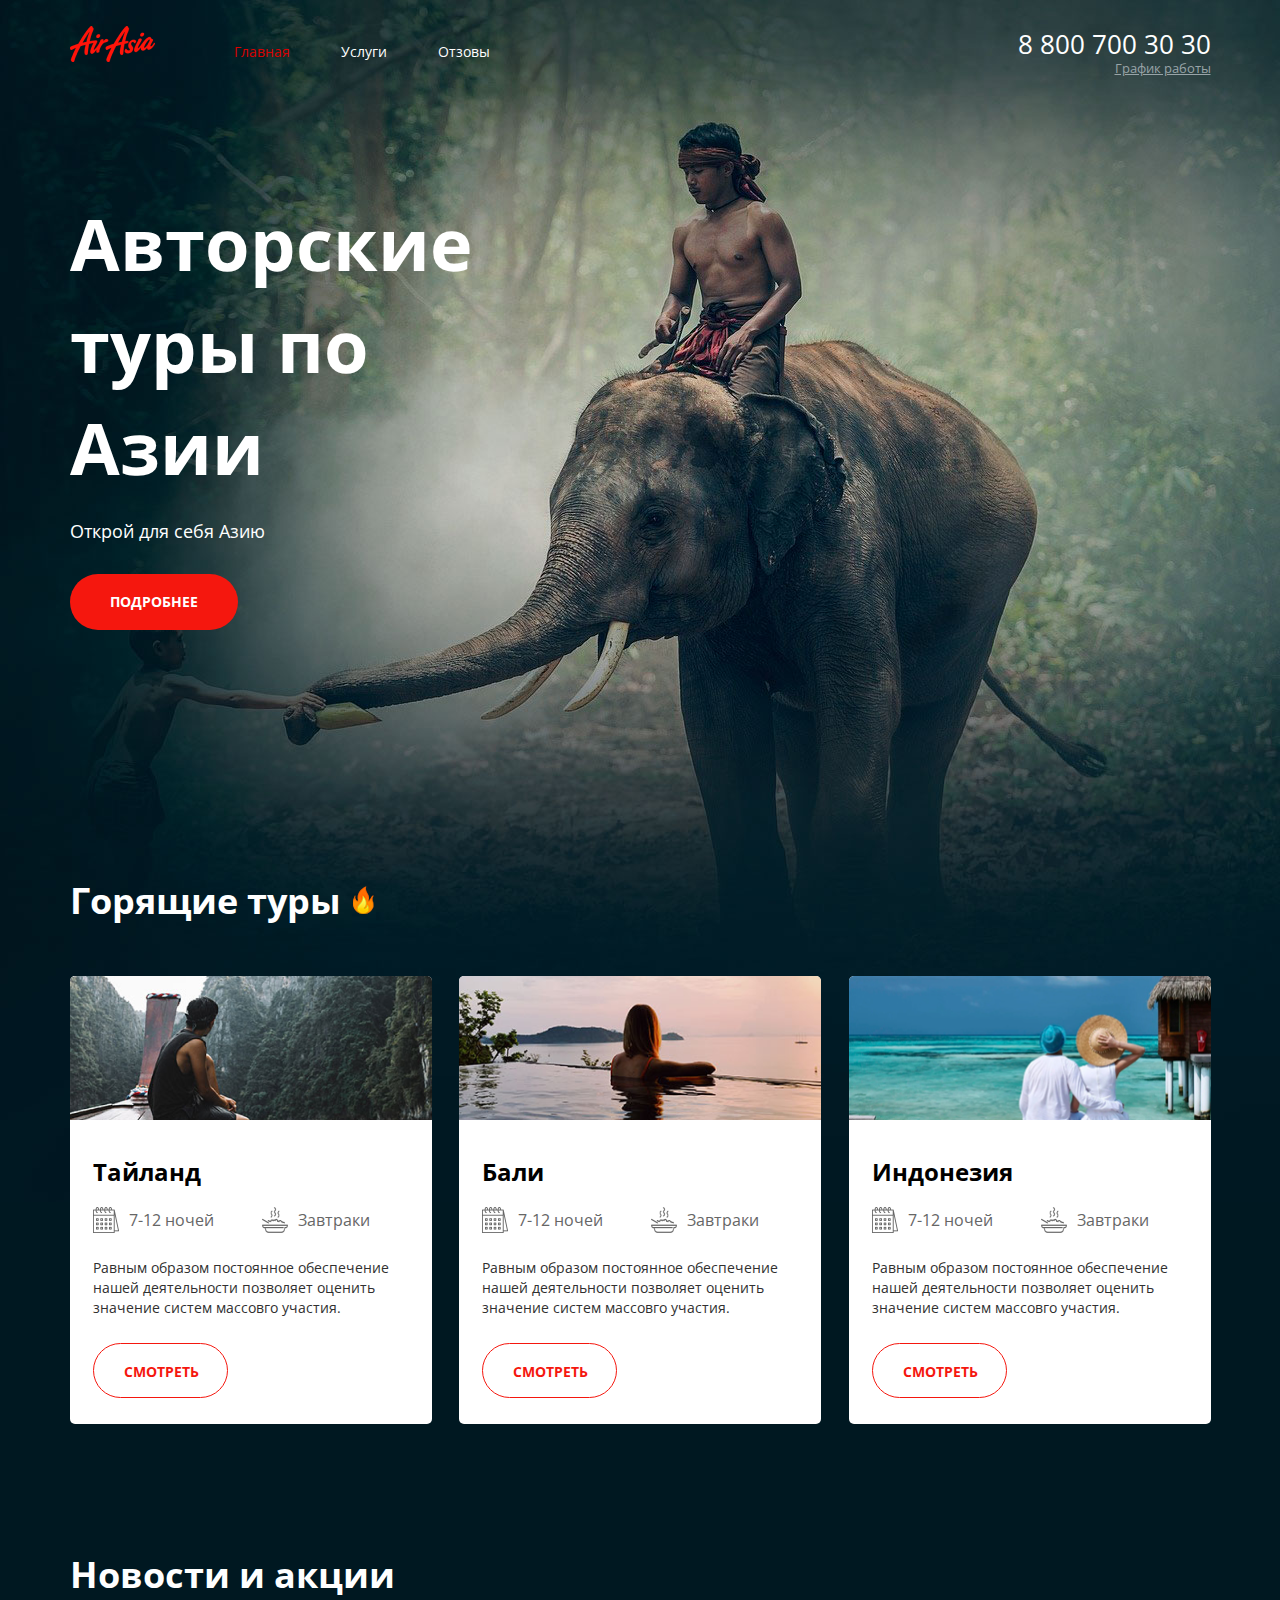
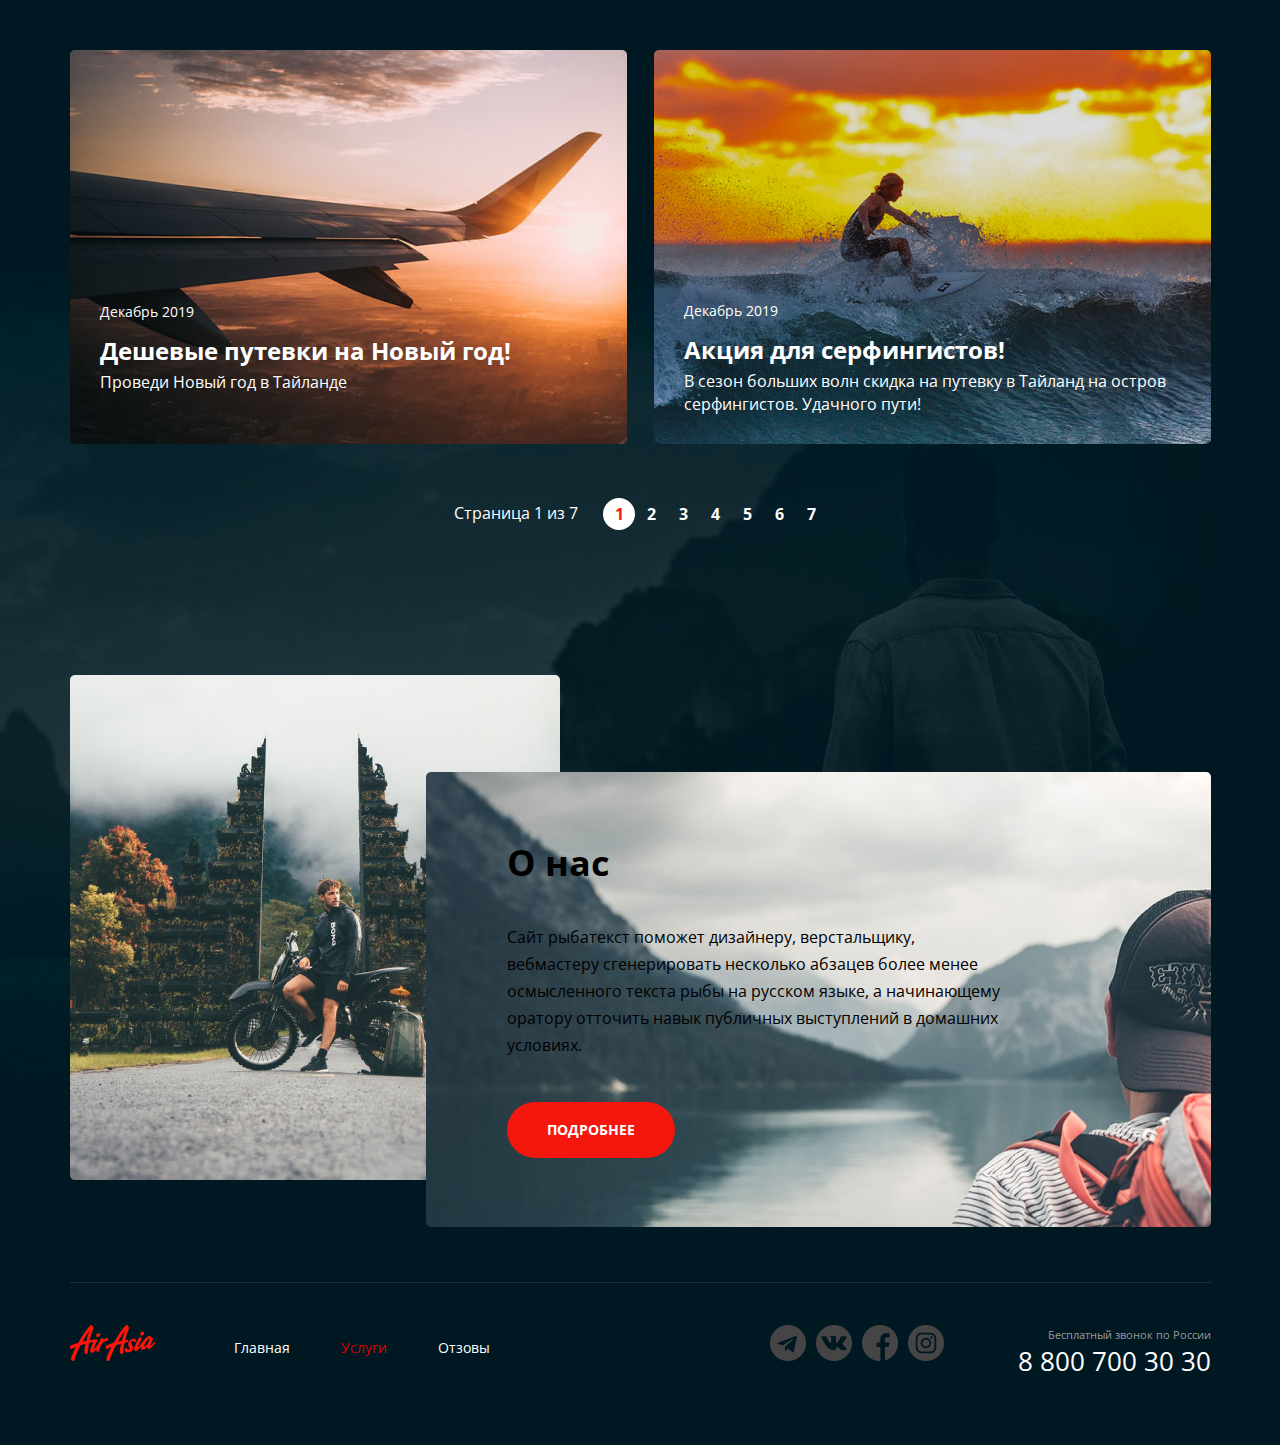
==== commit f7e06179: "Add files via upload" ====
--- a/index.html
+++ b/index.html
@@ -17,7 +17,7 @@
 <body>
     <div class="wrapper main-page-wrapper">
         <div class="container">
-            <div class="wrapper__content">
+            <div class="wrapper__content hr">
                 <!-- Шапка -->
                 <header class="header header-main">
                     <div class="hero">
@@ -216,7 +216,6 @@
                             </div>
                         </div>
                     </main>
-                    <hr class="hor-line">
                 </div>
             </div>
             <!-- Футер -->
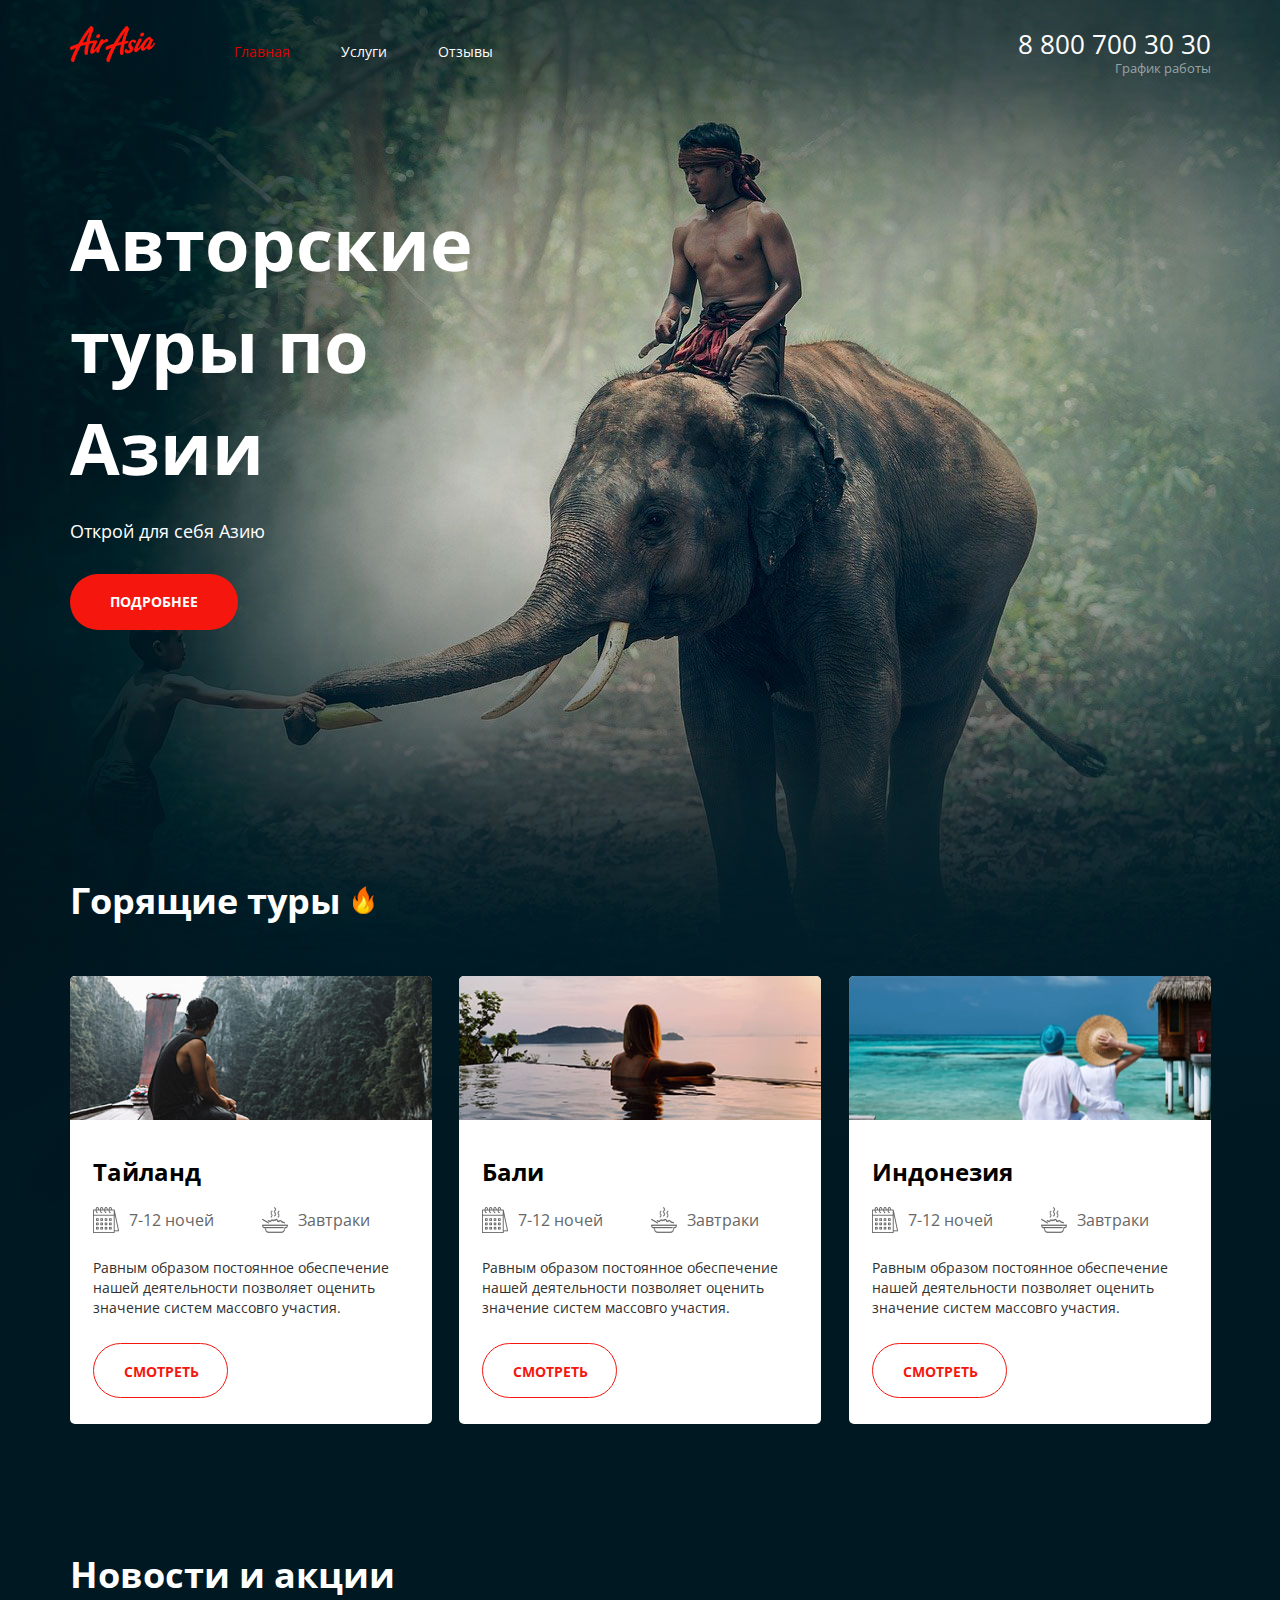
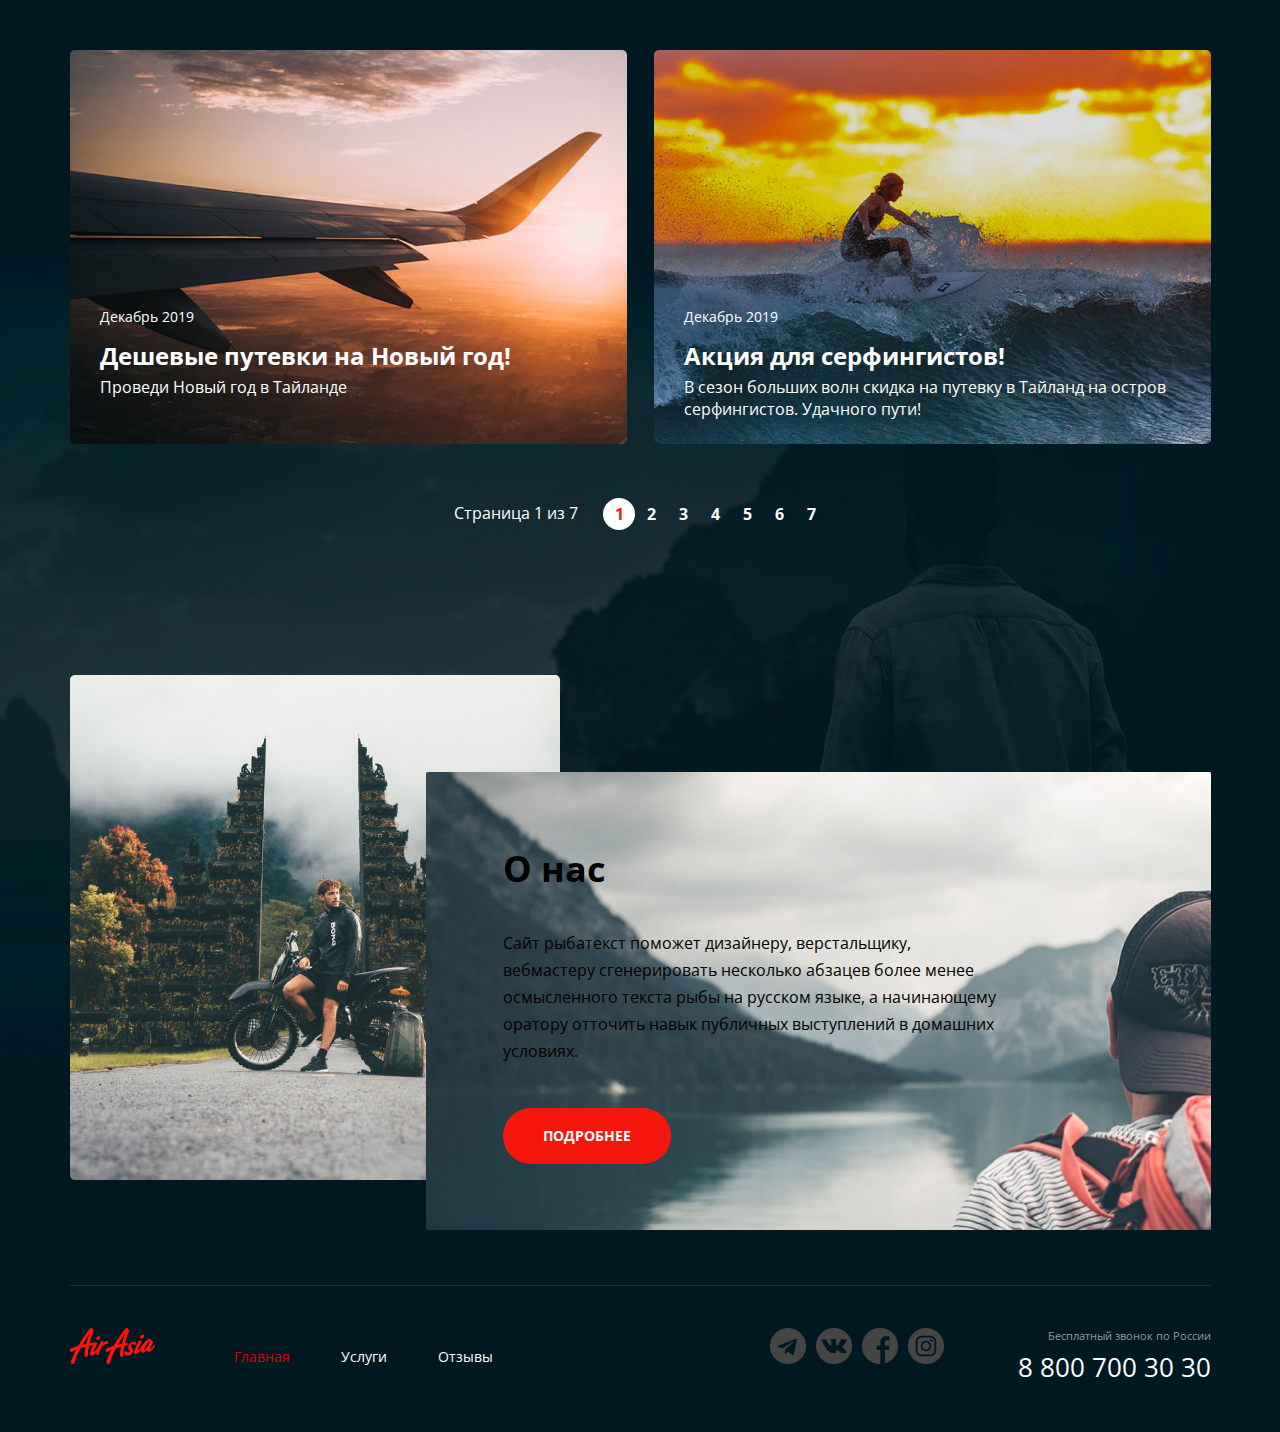
==== commit d32f4dec: "Add files via upload" ====
--- a/index.html
+++ b/index.html
@@ -12,6 +12,9 @@
     <link rel="preconnect" href="https://fonts.googleapis.com">
     <link rel="preconnect" href="https://fonts.gstatic.com" crossorigin>
     <link href="https://fonts.googleapis.com/css2?family=Open+Sans:wght@400;700&display=swap" rel="stylesheet">
+    <link rel="preconnect" href="https://fonts.googleapis.com">
+    <link rel="preconnect" href="https://fonts.gstatic.com" crossorigin>
+    <link href="https://fonts.googleapis.com/css2?family=Open+Sans:ital,wght@0,600;1,400;1,700&display=swap" rel="stylesheet">
     <link rel="stylesheet" href="style/main.css">
 </head>
 <body>
@@ -33,13 +36,27 @@
                                     <a href="services.html" class="menu__link">Услуги</a>
                                 </li>
                                 <li class="menu__item">
-                                    <a href="#" class="menu__link">Отзовы</a>
+                                    <a href="reviews.html" class="menu__link">Отзывы</a>
                                 </li>
                             </ul>
                         </nav>
                         <address class="contacts">
                             <a href="tel:+78007003030" class="contacts__phone">8 800 700 30 30</a>
-                            <div class="contacts__schedule"><a href="">График работы</a></div>
+                                <div class="dropdown">
+                                    <div class="dropdown__link">
+                                        <a class="dropdown__link-work" href="">График работы</a>
+                                        <div class="dropdown__menu">
+                                            <ul class="dropdown__list">
+                                                <li class="dropdown__item">
+                                                    <div class="dropdown__text">пн-вс: 09:00 - 20:00</div>
+                                                </li>
+                                                <li class="dropdown__item">
+                                                    <div class="dropdown__text">Обед: 14:00-14:30</div>
+                                                </li>
+                                            </ul>
+                                        </div>
+                                    </div>
+                                </div>
                         </address>
                     </div>
                 </header>
@@ -226,14 +243,14 @@
                     </a>
                     <nav class="menu">
                         <ul class="menu__list">
-                            <li class="menu__item">
+                            <li class="menu__item menu__item--active">
                                 <a href="#" class="menu__link">Главная</a>
                             </li>
-                            <li class="menu__item menu__item--active">
+                            <li class="menu__item">
                                 <a href="#" class="menu__link">Услуги</a>
                             </li>
                             <li class="menu__item">
-                                <a href="#" class="menu__link">Отзовы</a>
+                                <a href="#" class="menu__link">Отзывы</a>
                             </li>
                         </ul>
                     </nav>
--- a/style/main.css
+++ b/style/main.css
@@ -6,8 +6,8 @@
 @import url("services-page/footer-services.css");
 @import url("services-page/partners.css");
 @import url("services-page/content-services.css");
+@import url("reviews-page/reviews-content.css");
 
 
 
 
-
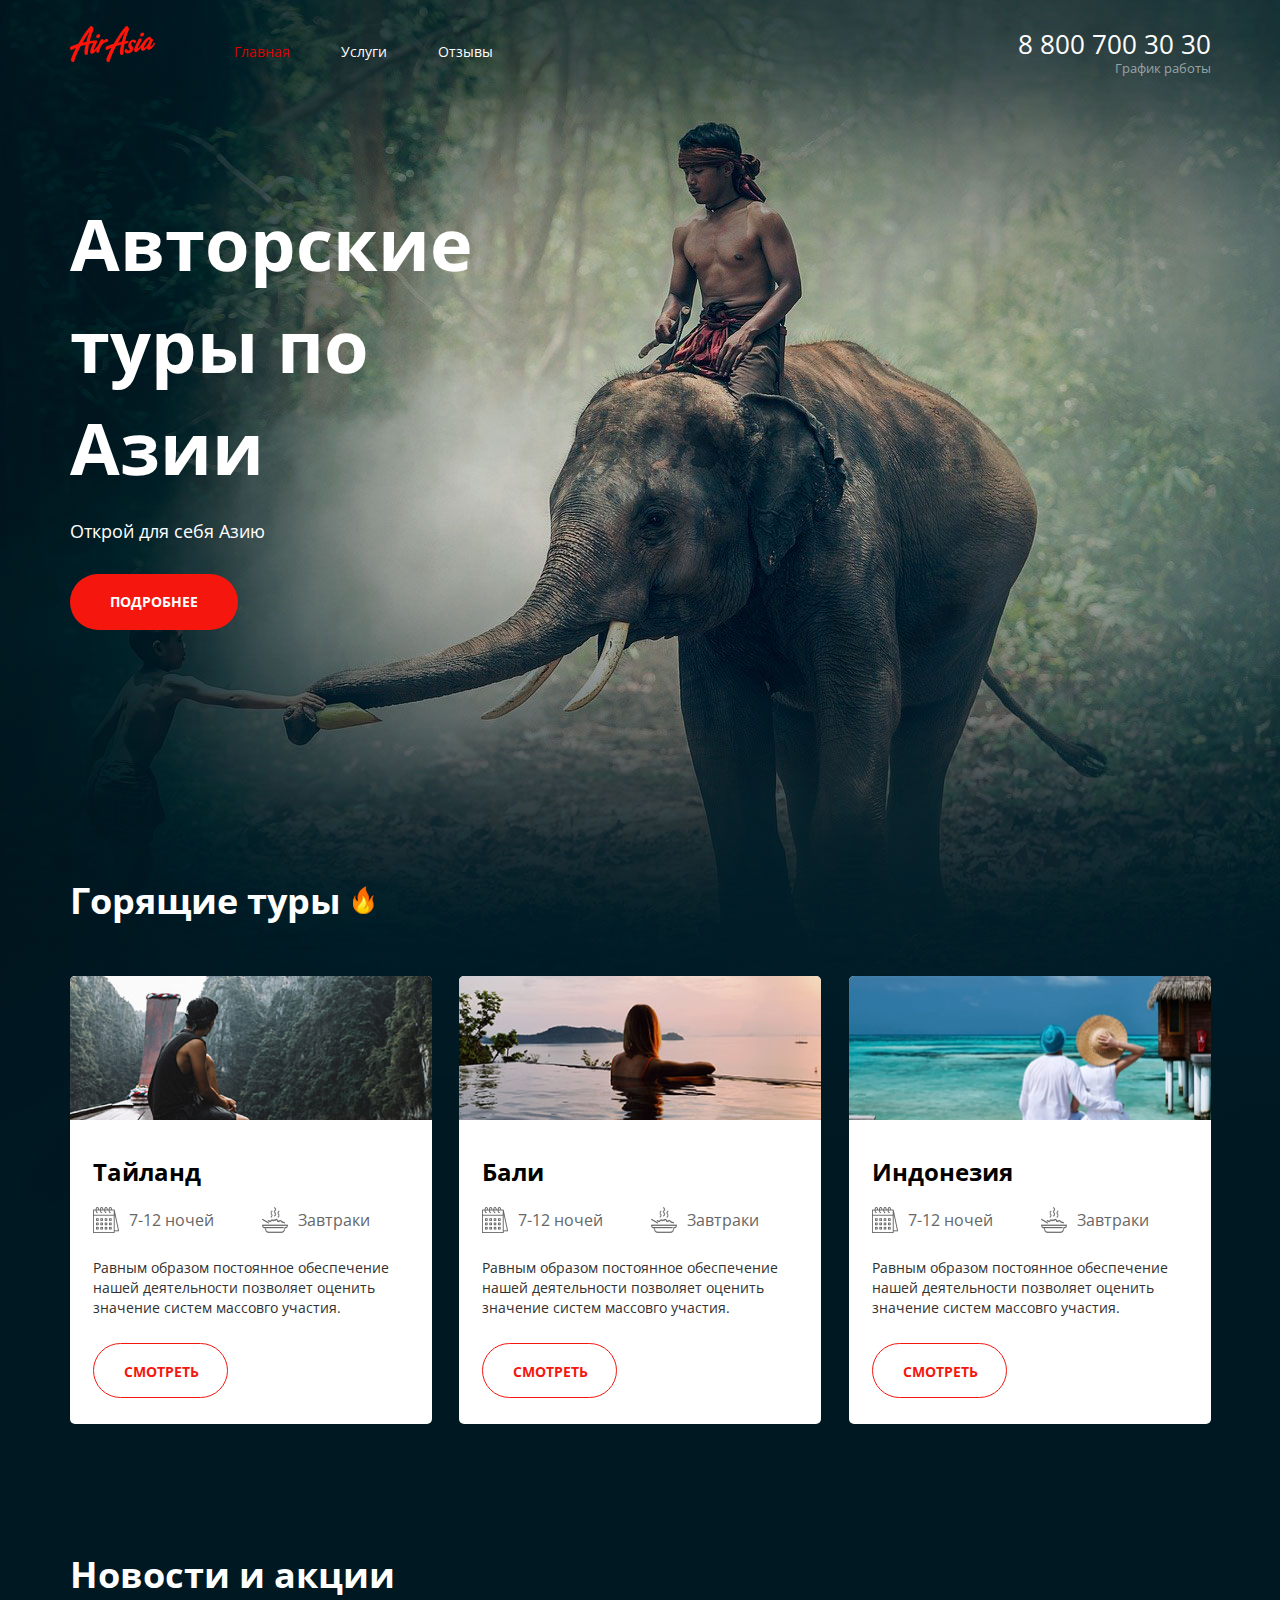
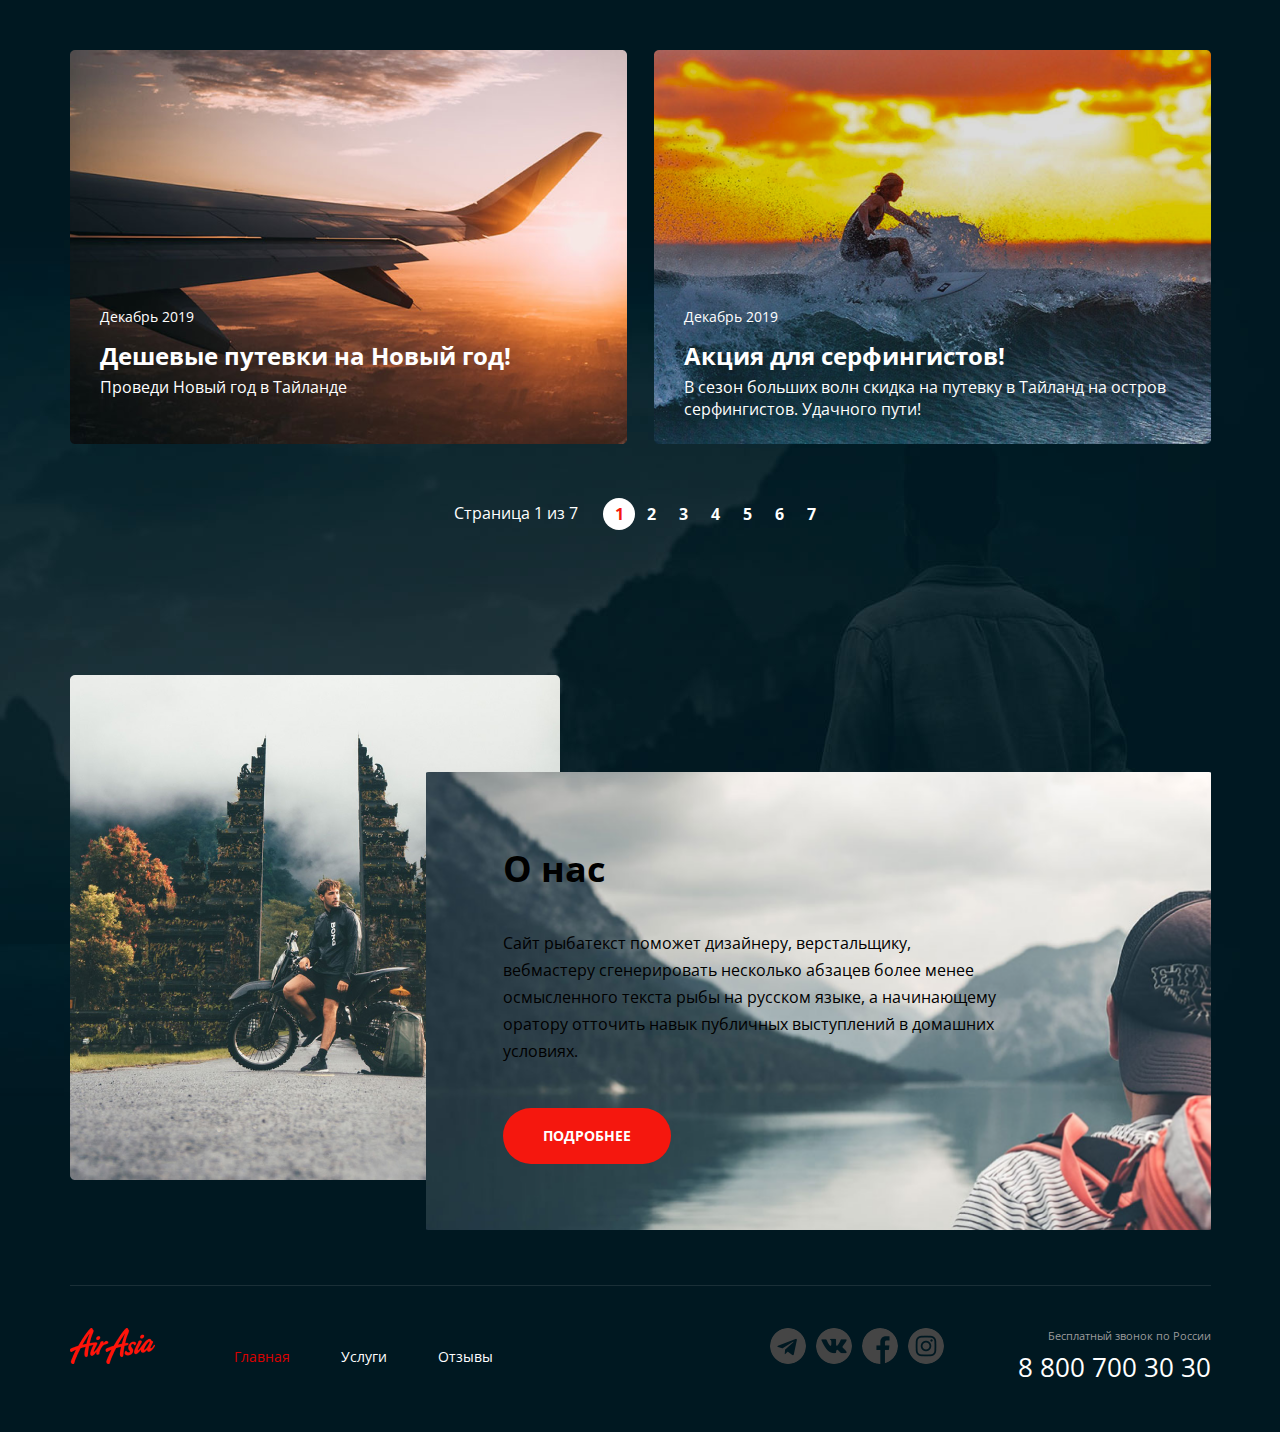
==== commit 0f0017f2: "Add files via upload" ====
--- a/index.html
+++ b/index.html
@@ -8,13 +8,7 @@
     <title>Air Asia</title>
     <link rel="preconnect" href="https://fonts.googleapis.com">
     <link rel="preconnect" href="https://fonts.gstatic.com" crossorigin>
-    <link href="https://fonts.googleapis.com/css2?family=Open+Sans&display=swap" rel="stylesheet">
-    <link rel="preconnect" href="https://fonts.googleapis.com">
-    <link rel="preconnect" href="https://fonts.gstatic.com" crossorigin>
-    <link href="https://fonts.googleapis.com/css2?family=Open+Sans:wght@400;700&display=swap" rel="stylesheet">
-    <link rel="preconnect" href="https://fonts.googleapis.com">
-    <link rel="preconnect" href="https://fonts.gstatic.com" crossorigin>
-    <link href="https://fonts.googleapis.com/css2?family=Open+Sans:ital,wght@0,600;1,400;1,700&display=swap" rel="stylesheet">
+    <link href="https://fonts.googleapis.com/css2?family=Open+Sans:wght@400;600;700&display=swap" rel="stylesheet">
     <link rel="stylesheet" href="style/main.css">
 </head>
 <body>
@@ -24,8 +18,8 @@
                 <!-- Шапка -->
                 <header class="header header-main">
                     <div class="hero">
-                        <a href="/" class="logo">
-                            <img src="image/лого.png" alt="Логотип" class="logo__pic">
+                        <a href="welcome.html" class="logo">
+                            <img src="image/logo.png" alt="Логотип" class="logo__pic">
                         </a>
                         <nav class="menu">
                             <ul class="menu__list">
@@ -66,7 +60,7 @@
                         <section class="tour-image">
                             <h1 class="tour-image__title">Авторские туры по Азии</h1>
                             <p class="tour-image__caption">Открой для себя Азию</p>
-                            <a href="#" class="tour-image__btn">ПОДРОБНЕЕ</a>
+                            <a href="#" class="tour-image__btn button__general">подробнее</a>
                         </section>
                         <!-- Блок контент горячие туры -->
                         <section class="hot-tours">
@@ -226,8 +220,8 @@
                                         абзацев более менее осмысленного текста рыбы на русском языке, а начинающему оратору
                                         отточить навык публичных выступлений в домашних условиях.
                                     </article>
-                                    <a href="#" class="about-content__more">
-                                        ПОДРОБНЕЕ
+                                    <a href="#" class="about-content__more button__general">
+                                        подробнее
                                     </a>
                                 </div>
                             </div>
@@ -239,7 +233,7 @@
             <footer class="footer ">
                 <div class="footer-main__container">
                     <a href="/" class="footer__logo logo">
-                        <img src="image/лого.png" alt="" class="logo__pic">
+                        <img src="image/logo.png" alt="" class="logo__pic">
                     </a>
                     <nav class="menu">
                         <ul class="menu__list">
@@ -256,24 +250,16 @@
                     </nav>
                     <ul class="social-list">
                         <li class="social-list__item">
-                            <a href="/" class="social-list__link">
-                                <img src="image/telegram.png" alt="icon-telegram" class="social-list__pic">
-                            </a>
-                        </li>
-                        <li class="social-list__item">
-                            <a href="/" class="social-list__link">
-                                <img src="image/vk.png" alt="icon-vk" class="social-list__pic">
-                            </a>
-                        </li>
-                        <li class="social-list__item">
-                            <a href="/" class="social-list__link">
-                                <img src="image/f.png" alt="icon-facebook" class="social-list__pic">
-                            </a>
-                        </li>
-                        <li class="social-list__item">
-                            <a href="/" class="social-list__link">
-                                <img src="image/in.png" alt="icon-instagram" class="social-list__pic">
-                            </a>
+                            <a href="/" class="social-list__link social-list__tel"></a>
+                        </li>
+                        <li class="social-list__item">
+                            <a href="/" class="social-list__link social-list__vk"></a>
+                        </li>
+                        <li class="social-list__item">
+                            <a href="/" class="social-list__link social-list__fc"></a>
+                        </li>
+                        <li class="social-list__item">
+                            <a href="/" class="social-list__link social-list__ins"></a>
                         </li>
                     </ul>
                     <address class="footer__contacts contacts">
--- a/style/main.css
+++ b/style/main.css
@@ -7,7 +7,7 @@
 @import url("services-page/partners.css");
 @import url("services-page/content-services.css");
 @import url("reviews-page/reviews-content.css");
+@import url("welcome-page/welcome.css");
 
 
 
-
